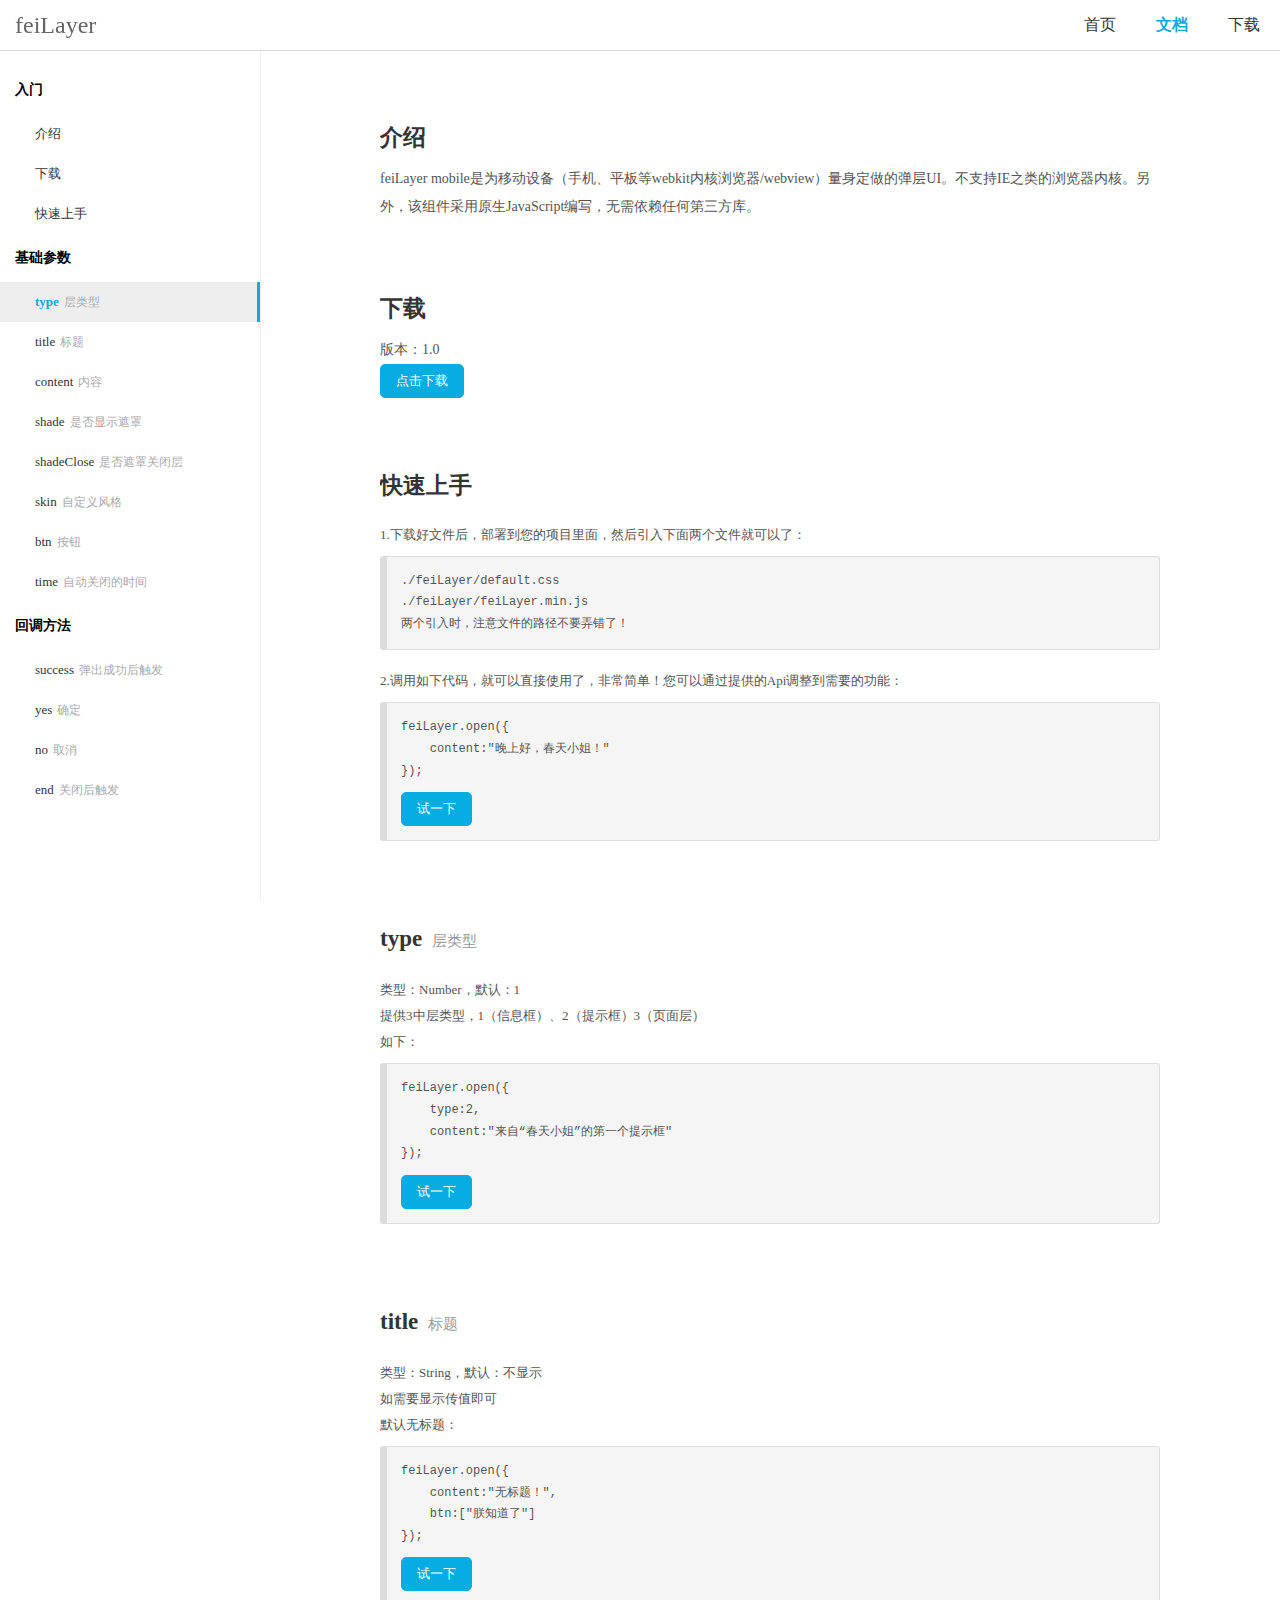
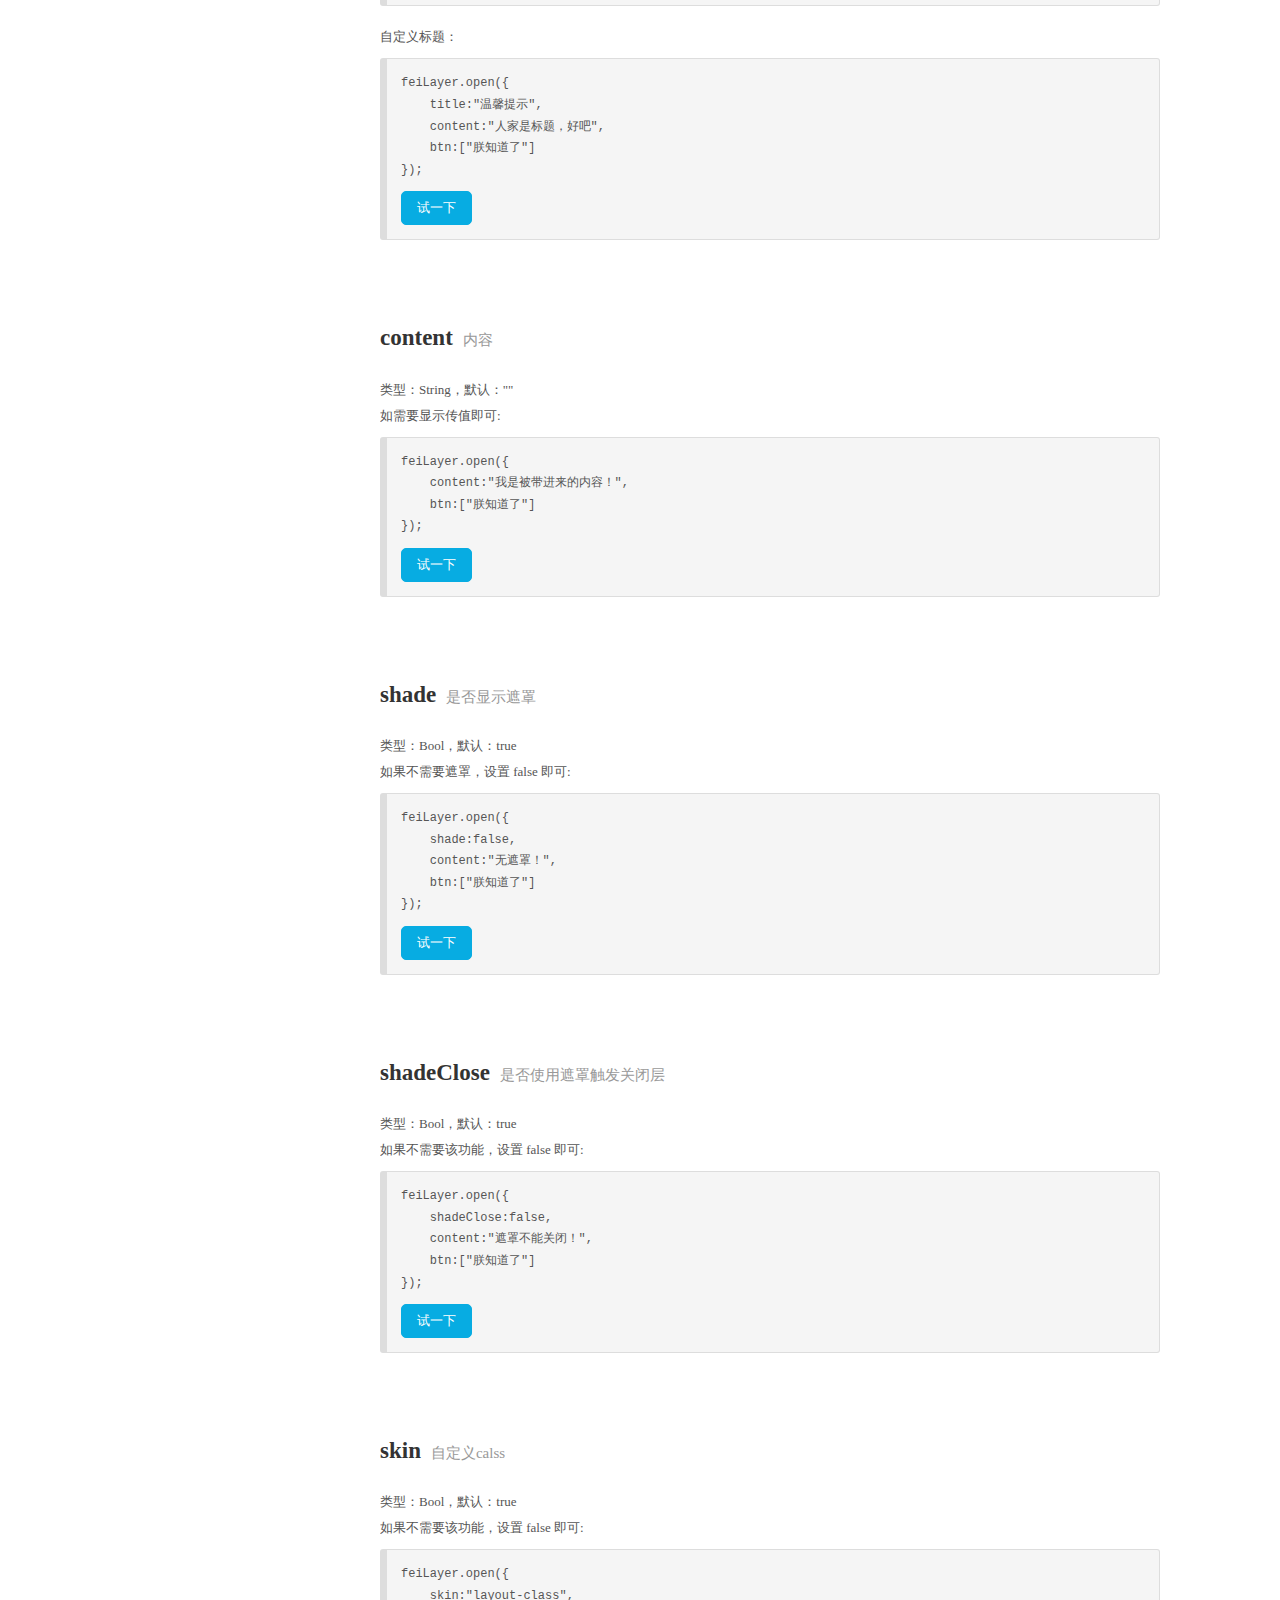
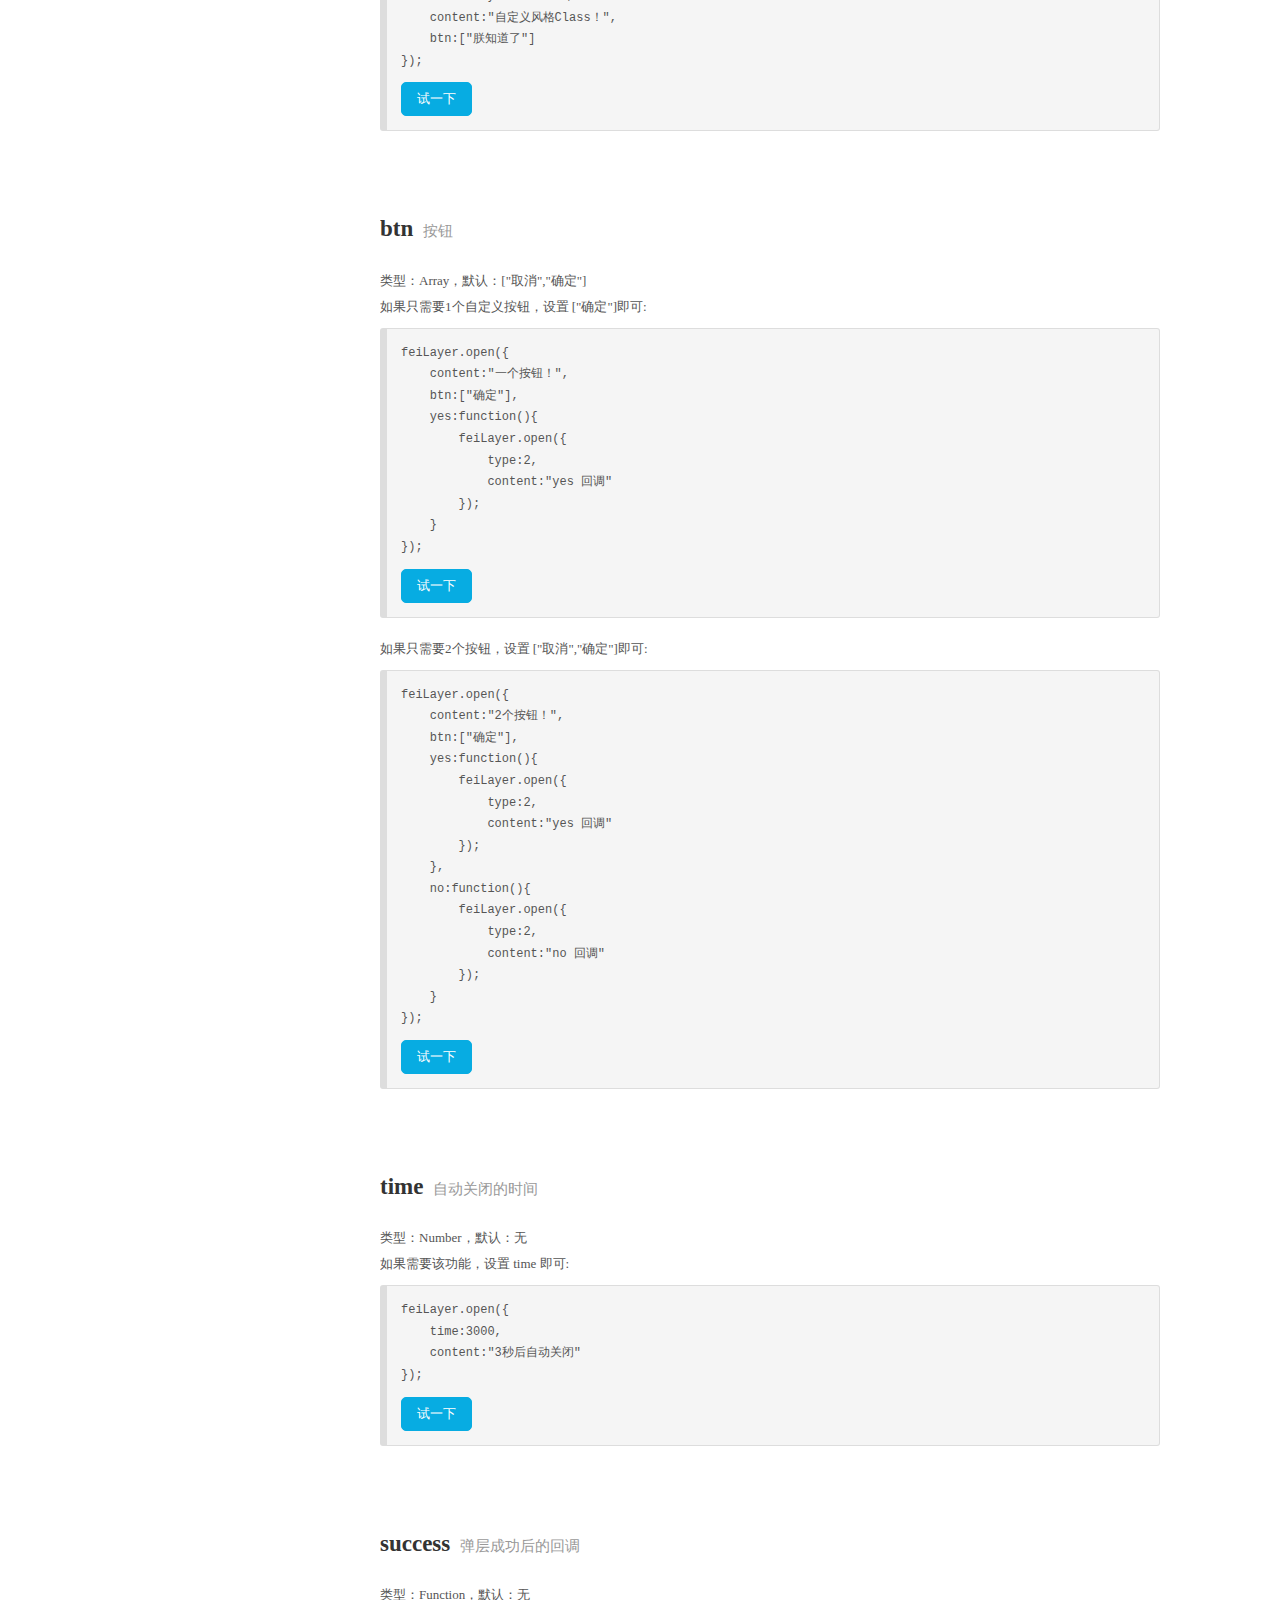
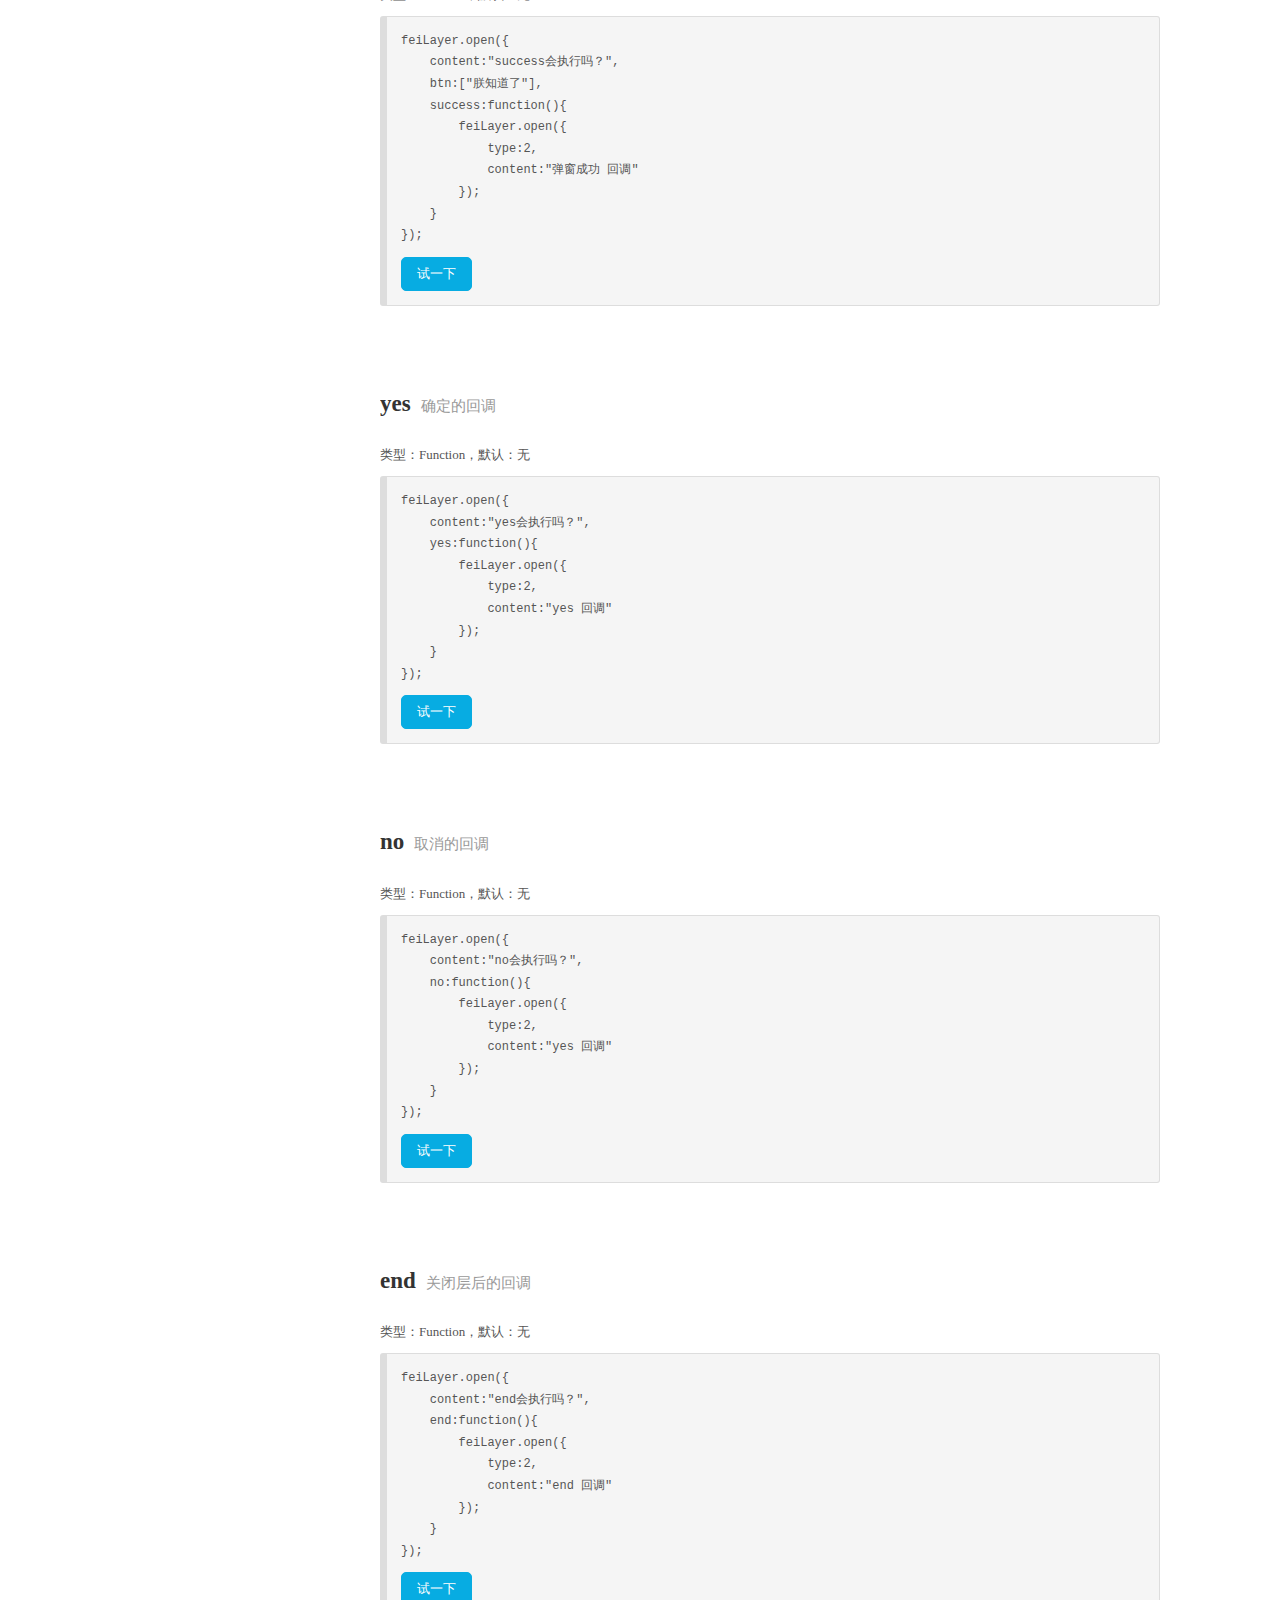
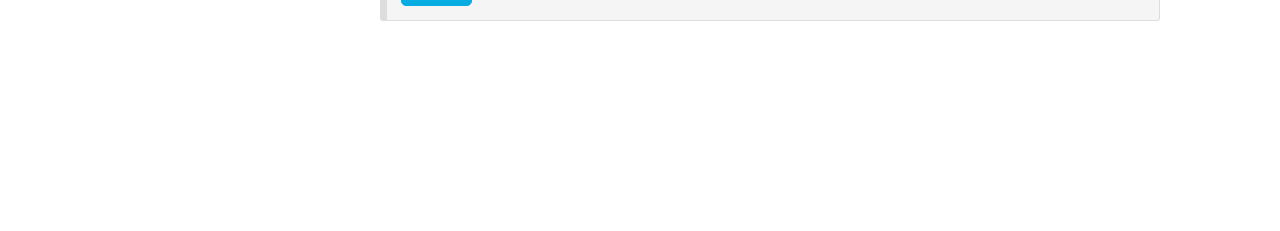
==== api.html @ 57a6c61d "all files commit" ====
<!DOCTYPE HTML>
<html>
    <head>
        <title>feiLayer弹层组件移动版</title>
        <meta charset="utf-8" />
        <meta name="viewport" content="width=device-width, initial-scale=1.0, user-scalable=0, minimum-scale=1.0, maximum-scale=1.0">
        <link rel="stylesheet" type="text/css" href="css/dom.css" />
        <link rel="stylesheet" type="text/css" href="js/feiLayer/default.css" />
        <script src="js/feiLayer/feiLayer.js" type="text/javascript"></script>
        
        <script src="js/jquery.js" type="text/javascript"></script>
        <script src="js/dom.js" type="text/javascript"></script>
    </head>
    <body class="body-api">
        <div class="site-name">feiLayer</div>
        <nav class="nav">
            <a href="https://github.com/haw86/feiLayer" target="_blank">下载</a>
            <a href="api.html" class="current">文档</a>
            <a href="index.html">首页</a>
        </nav>
        <main class="api-area">
            <sidebar>
                <div class="list">
                    <h2 class="p-title">入门</h2>
                    <div class="sub-box">
                        <a href="javascript:void(0);" class="link" to="link_des">
                            <span class="name">介绍</span>
                            <span class="des"></span>
                        </a>
                        <a href="javascript:void(0);" class="link" to="link_down">
                            <span class="name">下载</span>
                            <span class="des"></span>
                        </a>
                        <a href="javascript:void(0);" class="link" to="link_ss">
                            <span class="name">快速上手</span>
                            <span class="des"></span>
                        </a>
                    </div>
                </div>
                <div class="list">
                    <h2 class="p-title">基础参数</h2>
                    <div class="sub-box">
                        <a href="javascript:void(0);" class="link current" to="link_type">
                            <span class="name">type</span>
                            <span class="des">层类型</span>
                        </a>
                        <a href="javascript:void(0);" class="link" to="link_title">
                            <span class="name">title</span>
                            <span class="des">标题</span>
                        </a>
                        <a href="javascript:void(0);" class="link" to="link_content">
                            <span class="name">content</span>
                            <span class="des">内容</span>
                        </a>
                        <a href="javascript:void(0);" class="link" to="link_shade">
                            <span class="name">shade</span>
                            <span class="des">是否显示遮罩</span>
                        </a>
                        <a href="javascript:void(0);" class="link" to="link_shadeClose">
                            <span class="name">shadeClose</span>
                            <span class="des">是否遮罩关闭层</span>
                        </a>
                        <a href="javascript:void(0);" class="link" to="link_skin">
                            <span class="name">skin</span>
                            <span class="des">自定义风格</span>
                        </a>
                        <a href="javascript:void(0);" class="link" to="link_btn">
                            <span class="name">btn</span>
                            <span class="des">按钮</span>
                        </a>
                        <a href="javascript:void(0);" class="link" to="link_time">
                            <span class="name">time</span>
                            <span class="des">自动关闭的时间</span>
                        </a>
                    </div>
                </div>
                <div class="list">
                    <h2 class="p-title">回调方法</h2>
                    <div class="sub-box">
                        <a href="javascript:void(0);" class="link" to="link_success">
                            <span class="name">success</span>
                            <span class="des">弹出成功后触发</span>
                        </a>
                        <a href="javascript:void(0);" class="link" to="link_yes">
                            <span class="name">yes</span>
                            <span class="des">确定</span>
                        </a>
                        <a href="javascript:void(0);" class="link" to="link_no">
                            <span class="name">no</span>
                            <span class="des">取消</span>
                        </a>
                        <a href="javascript:void(0);" class="link" to="link_end">
                            <span class="name">end</span>
                            <span class="des">关闭后触发</span>
                        </a>
                    </div>
                </div>
            </sidebar>
            <section class="content">
                
                <div class="auto-box clearfix">    
                    
                    <div class="list" in="link_des">
                        <h2 class="title">介绍</h2>
                        <div class="api-con clearfix">
                            feiLayer mobile是为移动设备（手机、平板等webkit内核浏览器/webview）量身定做的弹层UI。不支持IE之类的浏览器内核。另外，该组件采用原生JavaScript编写，无需依赖任何第三方库。
                        </div>
                    </div>
                    
                    <div class="list" in="link_down">
                        <h2 class="title">下载</h2>
                        <div class="api-con clearfix">
                            版本：1.0<br>
                            <a href="feiLayer1.0.zip" class="ui-btn">点击下载</a>
                        </div>
                    </div>
                    
                    <div class="list" in="link_ss">
                        <h2 class="title">快速上手</h2>
                        <div class="api-con clearfix">
                            <p>
                                1.下载好文件后，部署到您的项目里面，然后引入下面两个文件就可以了：
                            </p>
                            <pre>
./feiLayer/default.css
./feiLayer/feiLayer.min.js
两个引入时，注意文件的路径不要弄错了！
</pre>
                            
                            
                            <p>
                                2.调用如下代码，就可以直接使用了，非常简单！您可以通过提供的Api调整到需要的功能：
                            </p>
                            <pre>
feiLayer.open({
    content:"晚上好，春天小姐！"
});
<a class="ui-btn" onclick="test1()">试一下</a>
</pre>
                        </div>
                    </div>
                    
                    <div class="list" in="link_type">
                        <h2 class="title">type<span class="des">层类型</span></h2>
                        <div class="api-con clearfix">
                            <p>
                                类型：Number，默认：1 <br />
                                提供3中层类型，1（信息框）、2（提示框）3（页面层）<br />
                                如下：
                            </p>
                            <pre>
feiLayer.open({
    type:2,
    content:"来自“春天小姐”的第一个提示框"
});
<a class="ui-btn" onclick="test3()">试一下</a>
</pre>
                        </div>
                    </div>
                    
                    <div class="list" in="link_title">
                        <h2 class="title">title<span class="des">标题</span></h2>
                        <div class="api-con clearfix">
                            <p>
                                类型：String，默认：不显示 <br />
                                如需要显示传值即可<br />
                                默认无标题：
                            </p>
<pre>
feiLayer.open({
    content:"无标题！",
    btn:["朕知道了"]
});
<a class="ui-btn" onclick="dom_titleFn2()">试一下</a>
</pre>
                            <p>
                                自定义标题：
                            </p>
<pre>
feiLayer.open({
    title:"温馨提示",
    content:"人家是标题，好吧",
    btn:["朕知道了"]
});
<a class="ui-btn" onclick="dom_titleFn()">试一下</a>
</pre>
                        </div>
                    </div>
                    
                    
                    <div class="list" in="link_content">
                        <h2 class="title">content<span class="des">内容</span></h2>
                        <div class="api-con clearfix">
                            <p>
                                类型：String，默认："" <br />
                                如需要显示传值即可:<br />
                            </p>
<pre>
feiLayer.open({
    content:"我是被带进来的内容！",
    btn:["朕知道了"]
});
<a class="ui-btn" onclick="dom_contentFn()">试一下</a>
</pre>
                        </div>
                    </div>
                    
                    <div class="list" in="link_shade">
                        <h2 class="title">shade<span class="des">是否显示遮罩</span></h2>
                        <div class="api-con clearfix">
                            <p>
                                类型：Bool，默认：true <br />
                                如果不需要遮罩，设置 false 即可:<br />
                            </p>
<pre>
feiLayer.open({
    shade:false,
    content:"无遮罩！",
    btn:["朕知道了"]
});
<a class="ui-btn" onclick="dom_shadeFn()">试一下</a>
</pre>
                        </div>
                    </div>
                    
                    <div class="list" in="link_shadeClose">
                        <h2 class="title">shadeClose<span class="des">是否使用遮罩触发关闭层</span></h2>
                        <div class="api-con clearfix">
                            <p>
                                类型：Bool，默认：true <br />
                                如果不需要该功能，设置 false 即可:<br />
                            </p>
<pre>
feiLayer.open({
    shadeClose:false,
    content:"遮罩不能关闭！",
    btn:["朕知道了"]
});
<a class="ui-btn" onclick="dom_shadeCloseFn()">试一下</a>
</pre>
                        </div>
                    </div>
                    
                    <div class="list" in="link_skin">
                        <h2 class="title">skin<span class="des">自定义calss</span></h2>
                        <div class="api-con clearfix">
                            <p>
                                类型：Bool，默认：true <br />
                                如果不需要该功能，设置 false 即可:<br />
                            </p>
<pre>
feiLayer.open({
    skin:"layout-class",
    content:"自定义风格Class！",
    btn:["朕知道了"]
});
<a class="ui-btn" onclick="dom_skinFn()">试一下</a>
</pre>
                        </div>
                    </div>
                    
                    <div class="list" in="link_btn">
                        <h2 class="title">btn<span class="des">按钮</span></h2>
                        <div class="api-con clearfix">
                            <p>
                                类型：Array，默认：["取消","确定"] <br />
                                如果只需要1个自定义按钮，设置 ["确定"]即可:<br />
                            </p>
<pre>
feiLayer.open({
    content:"一个按钮！",
    btn:["确定"],
    yes:function(){
        feiLayer.open({
            type:2,
            content:"yes 回调"
        });
    }
});
<a class="ui-btn" onclick="dom_btnFn()">试一下</a>
</pre>
                            <p>
                                如果只需要2个按钮，设置 ["取消","确定"]即可:<br />
                            </p>
<pre>
feiLayer.open({
    content:"2个按钮！",
    btn:["确定"],
    yes:function(){
        feiLayer.open({
            type:2,
            content:"yes 回调"
        });
    },
    no:function(){
        feiLayer.open({
            type:2,
            content:"no 回调"
        });
    }
});
<a class="ui-btn" onclick="dom_btnFn2()">试一下</a>
</pre>
                        </div>
                    </div>
                    
                    <div class="list" in="link_time">
                        <h2 class="title">time<span class="des">自动关闭的时间</span></h2>
                        <div class="api-con clearfix">
                            <p>
                                类型：Number，默认：无 <br />
                                如果需要该功能，设置 time 即可:<br />
                            </p>
<pre>
feiLayer.open({
    time:3000,
    content:"3秒后自动关闭"
});
<a class="ui-btn" onclick="dom_timeFn()">试一下</a>
</pre>
                        </div>
                    </div>
                    
                    <div class="list" in="link_success">
                        <h2 class="title">success<span class="des">弹层成功后的回调</span></h2>
                        <div class="api-con clearfix">
                            <p>
                                类型：Function，默认：无
                            </p>
<pre>
feiLayer.open({
    content:"success会执行吗？",
    btn:["朕知道了"],
    success:function(){
        feiLayer.open({
            type:2,
            content:"弹窗成功 回调"
        });
    }
});
<a class="ui-btn" onclick="dom_successFn()">试一下</a>
</pre>
                        </div>
                    </div>
                    
                    
                    <div class="list" in="link_yes">
                        <h2 class="title">yes<span class="des">确定的回调</span></h2>
                        <div class="api-con clearfix">
                            <p>
                                类型：Function，默认：无
                            </p>
<pre>
feiLayer.open({
    content:"yes会执行吗？",
    yes:function(){
        feiLayer.open({
            type:2,
            content:"yes 回调"
        });
    }
});
<a class="ui-btn" onclick="dom_successFn()">试一下</a>
</pre>
                        </div>
                    </div>
                    
                    
                    <div class="list" in="link_no">
                        <h2 class="title">no<span class="des">取消的回调</span></h2>
                        <div class="api-con clearfix">
                            <p>
                                类型：Function，默认：无
                            </p>
<pre>
feiLayer.open({
    content:"no会执行吗？",
    no:function(){
        feiLayer.open({
            type:2,
            content:"yes 回调"
        });
    }
});
<a class="ui-btn" onclick="dom_noFn()">试一下</a>
</pre>
                        </div>
                    </div>
                    
                    <div class="list" in="link_end">
                        <h2 class="title">end<span class="des">关闭层后的回调</span></h2>
                        <div class="api-con clearfix">
                            <p>
                                类型：Function，默认：无
                            </p>
<pre>
feiLayer.open({
    content:"end会执行吗？",
    end:function(){
        feiLayer.open({
            type:2,
            content:"end 回调"
        });
    }
});
<a class="ui-btn" onclick="dom_endFn()">试一下</a>
</pre>
                        </div>
                    </div>
                    
                    
                    
                    
                </div>
            </section>
        </main>
        <script>
            
        </script>
    </body>
</html>
---- css/dom.css ----
* {
  font-family: "microsoft yahei";
  font-size: 13px;
}
body {
  background: #f5f5f5;
}
.ui-btn {
  display: inline-block;
  height: 32px;
  line-height: 32px;
  border: 1px solid #07ace2;
  background: #07ace2;
  color: #ffffff;
  border-radius: 5px;
  padding: 0 15px;
  font-size: 13px;
  text-decoration: none;
}
.ui-btn:active {
  background: #ec6862;
  border-color: #ec6862;
}
.ui-btn.white {
  border: 1px solid #dddddd;
  background: #ffffff;
  color: #666666;
}
.clearfix:after {
  content: " ";
  display: block;
  clear: both;
}
.all-area {
  max-width: 640px;
  margin: 0px auto;
}
.site-name {
  height: 50px;
  position: fixed;
  z-index: 3;
  line-height: 50px;
  padding: 0 15px;
  font-size: 24px;
  top: 0px;
  left: 0px;
  color: #666666;
  font-weight: 300;
}
.nav {
  height: 50px;
  left: 0px;
  right: 0px;
  top: 0px;
  position: fixed;
  z-index: 2;
  background: #ffffff;
  border-bottom: 1px solid #dddddd;
}
.nav a {
  text-decoration: none;
  color: #333333;
  font-size: 16px;
  display: inline-block;
  padding: 0 20px;
  float: right;
  line-height: 50px;
}
.nav a.current {
  background: #ffffff;
  color: #07ace2;
  font-weight: bold;
}
.header {
  height: 60px;
  line-height: 60px;
  background: #24292c;
  color: #ffffff;
  font-size: 18px;
  text-align: center;
}
p {
  line-height: 200%;
  padding: 15px 0;
  font-size: 13px;
}
.all-content {
  padding: 15px;
  padding-top: 60px;
}
.all-content h2 {
  font-size: 18px;
  font-weight: 400;
}
.shine {
  color: #07ace2;
}
pre {
  font-size: 12px;
  border: 1px solid #dddddd;
  border-left-width: 7px;
  border-radius: 3px;
  margin-bottom: 10px;
  background-color: #f5f5f5;
  font-family: Courier New;
  overflow: auto;
  line-height: 180%;
  padding: 14px 14px;
}
pre .ui-btn {
  margin-top: 10px;
}
.op-box {
  padding: 15px 0;
}
.op-box .ui-btn {
  margin-right: 15px;
  margin-bottom: 10px;
  float: left;
}
/*
    body-api
*/
.body-api {
  background: #ffffff;
}
.body-api .api-area sidebar {
  position: fixed;
  left: 0px;
  top: 51px;
  bottom: 0px;
  width: 260px;
  background: #ffffff;
  overflow-y: auto;
  padding-top: 15px;
  border-right: 1px solid #eeeeee;
}
.body-api .api-area sidebar .list {
  padding-top: 15px;
}
.body-api .api-area sidebar .list .p-title {
  font-size: 14px;
  font-weight: bold;
  padding-left: 15px;
  padding-bottom: 15px;
}
.body-api .api-area sidebar .list .sub-box .link {
  text-decoration: none;
  display: block;
  line-height: 40px;
  position: relative;
  padding-left: 15px;
  -webkit-transition: all 0.2s ease-in-out;
  -moz-transition: all 0.2s ease-in-out;
  -o-transition: all 0.2s ease-in-out;
  transition: all 0.2s ease-in-out;
}
.body-api .api-area sidebar .list .sub-box .link .name {
  padding-left: 20px;
  color: #333333;
  float: left;
  font-size: 13px;
}
.body-api .api-area sidebar .list .sub-box .link .des {
  padding-left: 5px;
  color: #aaaaaa;
  font-size: 12px;
}
.body-api .api-area sidebar .list .sub-box .link:hover {
  background: #f5f5f5;
}
.body-api .api-area sidebar .list .sub-box .link.current {
  background: #eeeeee;
}
.body-api .api-area sidebar .list .sub-box .link.current .name {
  color: #07ace2;
  font-weight: bold;
}
.body-api .api-area sidebar .list .sub-box .link.current:after {
  position: absolute;
  right: 0px;
  top: 0px;
  content: " ";
  display: block;
  width: 3px;
  height: 40px;
  background: #07ace2;
}
.body-api .api-area .content {
  margin-left: 260px;
  padding-top: 50px;
  padding-bottom: 200px;
}
.body-api .api-area .content .auto-box {
  width: 780px;
  margin: 0px auto;
}
.body-api .api-area .content p {
  padding: 8px 0;
}
.body-api .api-area .content .list {
  margin-top: 20px;
  overflow: hidden;
}
.body-api .api-area .content .list .title {
  font-size: 23px;
  line-height: 240%;
  color: #333333;
  margin-top: 40px;
}
.body-api .api-area .content .list .title .des {
  padding-left: 10px;
  font-size: 15px;
  color: #999999;
  font-weight: normal;
}
.body-api .api-area .content .list .api-con {
  line-height: 200%;
  color: #555555;
  font-size: 14px;
}
.feiui-Layer.layout-class .layer-title {
  margin: 0px;
  height: 50px;
  line-height: 50px;
  color: #ffffff;
  background: #07ace2;
  border-top-left-radius: 4px;
  border-top-right-radius: 4px;
  border: 0px;
  font-size: 20px;
}
---- js/feiLayer/default.css ----
* {
  margin: 0px;
  padding: 0px;
}
.feiui-Layer {
  background: #ffffff;
  position: relative;
  width: 100%;
  z-index: 9999999;
}
.feiui-Layer * {
  -webkit-box-sizing: border-box;
  -moz-box-sizing: border-box;
  box-sizing: border-box;
  font-size: 13px;
}
.feiui-Layer *:active,
.feiui-Layer *:focus {
  outline: none;
}
.feiui-Layer .layer-mask {
  position: fixed;
  left: 0px;
  top: 0px;
  bottom: 0px;
  right: 0px;
  width: 100%;
  z-index: 1;
  background: rgba(0, 0, 0, 0.5);
  -webkit-overflow-scrolling: touch;
  -webkit-animation-fill-mode: both;
  animation-fill-mode: both;
  -webkit-animation-duration: .6s;
  animation-duration: .6s;
}
.feiui-Layer .layer-main {
  position: fixed;
  left: 0px;
  top: 0px;
  right: 0px;
  width: 100%;
  display: table;
  z-index: 2;
  height: 100%;
}
.feiui-Layer .layer-center {
  display: table-cell;
  vertical-align: middle;
  text-align: center;
}
.feiui-Layer .layer-center2 {
  width: 90%;
  max-width: 640px;
  background: #ffffff;
  margin: 0px auto;
  border-radius: 5px;
  -moz-box-shadow: 1px 1px 10px rgba(0, 0, 0, 0.2);
  box-shadow: 1px 1px 10px rgba(0, 0, 0, 0.2);
  -webkit-overflow-scrolling: touch;
  -webkit-animation-fill-mode: both;
  animation-fill-mode: both;
  -webkit-animation-duration: .3s;
  animation-duration: .3s;
}
.feiui-Layer .layer-content {
  text-align: left;
  padding: 20px;
  text-align: center;
}
.feiui-Layer .layer-title {
  height: 36px;
  line-height: 36px;
  border-bottom: 1px solid #dddddd;
  margin: 0px 20px;
  font-weight: bold;
  font-size: 14px;
}
.feiui-Layer .layer-btn {
  overflow: hidden;
  height: 40px;
  border-top: 1px solid #dddddd;
  border-bottom-left-radius: 5px;
  border-bottom-right-radius: 5px;
}
.feiui-Layer .layer-btn .btn {
  width: 50%;
  display: inline-block;
  background: #f5f5f5;
  line-height: 40px;
  color: #666666;
  font-size: 14px;
  float: left;
}
.feiui-Layer .layer-btn .btn:active {
  background: #eeeeee;
}
.feiui-Layer .layer-btn .btn:nth-child(2) {
  border-left: 1px solid #dddddd;
}
.feiui-Layer .layer-btn.layer-btn-full .btn {
  width: 100%;
}
.feiui-Layer.feiui-msg .layer-center2 {
  color: #ffffff;
  background: rgba(0, 0, 0, 0.7);
  display: inline-block;
  width: auto;
  padding: 0 0px;
}
.feiui-Layer.feiui-msg .layer-content {
  padding: 10px 20px;
}
.feiui-Layer.feiui-page .layer-center {
  bottom: 0px;
  position: fixed;
  width: 100%;
  height: 100%;
}
.feiui-Layer.feiui-page .layer-center2 {
  background: #ffffff;
  display: block;
  padding: 0px;
  border-radius: 0px;
  -webkit-animation-duration: .5s;
  animation-duration: .5s;
  position: fixed;
  width: 100%;
  left: 0px;
  right: 0px;
  bottom: 0px;
}
.feiui-Layer.feiui-page .layer-content {
  padding: 0px;
  color: #666666;
  text-align: left;
}
@keyframes anim-fadeOut {
  0% {
    opacity: 1;
  }
  100% {
    opacity: 0;
  }
}
@-webkit-keyframes anim-fadeOut {
  0% {
    opacity: 1;
  }
  100% {
    opacity: 0;
  }
}
.anim-fadeOut {
  animation-name: anim-fadeOut;
  -webkit-animation-name: anim-fadeOut;
}
@keyframes anim-fadeIn {
  0% {
    opacity: 0;
  }
  100% {
    opacity: 1;
  }
}
@-webkit-keyframes anim-fadeIn {
  0% {
    opacity: 0;
  }
  100% {
    opacity: 1;
  }
}
.anim-fadeIn {
  animation-name: anim-fadeIn;
  -webkit-animation-name: anim-fadeIn;
}
@keyframes anim-fadeUpIn {
  0% {
    opacity: 0;
    transform-origin: 50% 50%;
    -webkit-transform: translateY(100%);
    -ms-transform: translateY(100%);
    transform: translateY(100%);
  }
  100% {
    opacity: 1;
    transform-origin: 50% 50%;
    -webkit-transform: translateY(0px);
    -ms-transform: translateY(0px);
    transform: translateY(0px);
  }
}
@-webkit-keyframes anim-fadeUpIn {
  0% {
    opacity: 0;
    transform-origin: 50% 50%;
    -webkit-transform: translateY(100%);
    -ms-transform: translateY(100%);
    transform: translateY(100%);
  }
  100% {
    opacity: 1;
    transform-origin: 50% 50%;
    -webkit-transform: translateY(0px);
    -ms-transform: translateY(0px);
    transform: translateY(0px);
  }
}
.anim-fadeUpIn {
  animation-name: anim-fadeUpIn;
  -webkit-animation-name: anim-fadeUpIn;
}
@keyframes anim-fadeDownIn {
  0% {
    opacity: 0;
    transform-origin: 50% 50%;
    -webkit-transform: translateY(-10px);
    -ms-transform: translateY(-10px);
    transform: translateY(-10px);
  }
  100% {
    opacity: 1;
    transform-origin: 50% 50%;
    -webkit-transform: translateY(0px);
    -ms-transform: translateY(0px);
    transform: translateY(0px);
  }
}
@-webkit-keyframes anim-fadeDownIn {
  0% {
    opacity: 0;
    transform-origin: 50% 50%;
    -webkit-transform: translateY(-10px);
    -ms-transform: translateY(-10px);
    transform: translateY(-10px);
  }
  100% {
    opacity: 1;
    transform-origin: 50% 50%;
    -webkit-transform: translateY(0px);
    -ms-transform: translateY(0px);
    transform: translateY(0px);
  }
}
.anim-fadeDownIn {
  animation-name: anim-fadeDownIn;
  -webkit-animation-name: anim-fadeDownIn;
}
@keyframes anim-fadeUpOut {
  0% {
    opacity: 1;
    transform-origin: 50% 50%;
    -webkit-transform: translateY(0px);
    -ms-transform: translateY(0px);
    transform: translateY(0px);
  }
  100% {
    opacity: 0;
    transform-origin: 50% 50%;
    -webkit-transform: translateY(-10px);
    -ms-transform: translateY(-10px);
    transform: translateY(-10px);
  }
}
@-webkit-keyframes anim-fadeUpOut {
  0% {
    opacity: 1;
    transform-origin: 50% 50%;
    -webkit-transform: translateY(0px);
    -ms-transform: translateY(0px);
    transform: translateY(0px);
  }
  100% {
    opacity: 0;
    transform-origin: 50% 50%;
    -webkit-transform: translateY(-10px);
    -ms-transform: translateY(-10px);
    transform: translateY(-10px);
  }
}
.anim-fadeUpOut {
  animation-name: anim-fadeUpOut;
  -webkit-animation-name: anim-fadeUpOut;
}
@keyframes anim-fadeDownOut {
  0% {
    opacity: 1;
    transform-origin: 50% 50%;
    -webkit-transform: translateY(0px);
    -ms-transform: translateY(0px);
    transform: translateY(0px);
  }
  100% {
    opacity: 0;
    transform-origin: 50% 50%;
    -webkit-transform: translateY(100%);
    -ms-transform: translateY(100%);
    transform: translateY(100%);
  }
}
@-webkit-keyframes anim-fadeDownOut {
  0% {
    opacity: 1;
    transform-origin: 50% 50%;
    -webkit-transform: translateY(0px);
    -ms-transform: translateY(0px);
    transform: translateY(0px);
  }
  100% {
    opacity: 0;
    transform-origin: 50% 50%;
    -webkit-transform: translateY(100%);
    -ms-transform: translateY(100%);
    transform: translateY(100%);
  }
}
.anim-fadeDownOut {
  animation-name: anim-fadeDownOut;
  -webkit-animation-name: anim-fadeDownOut;
}
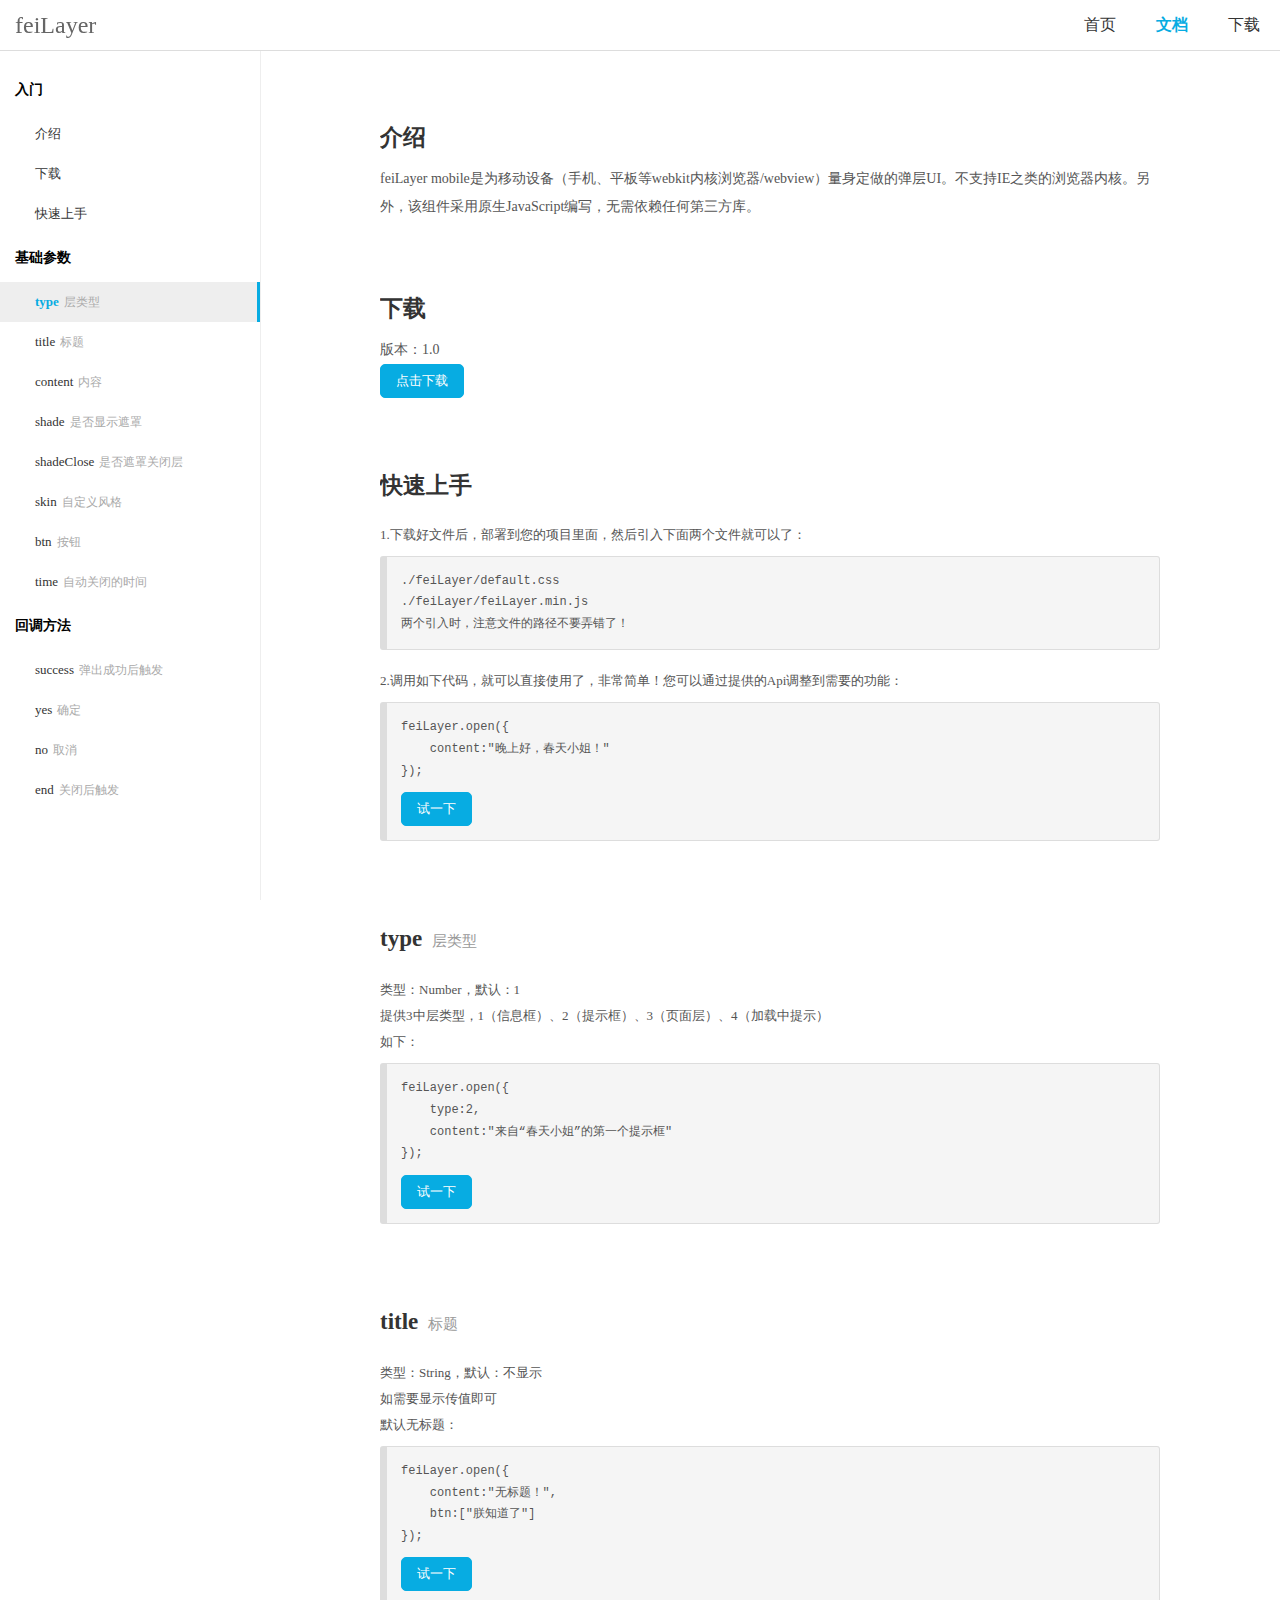
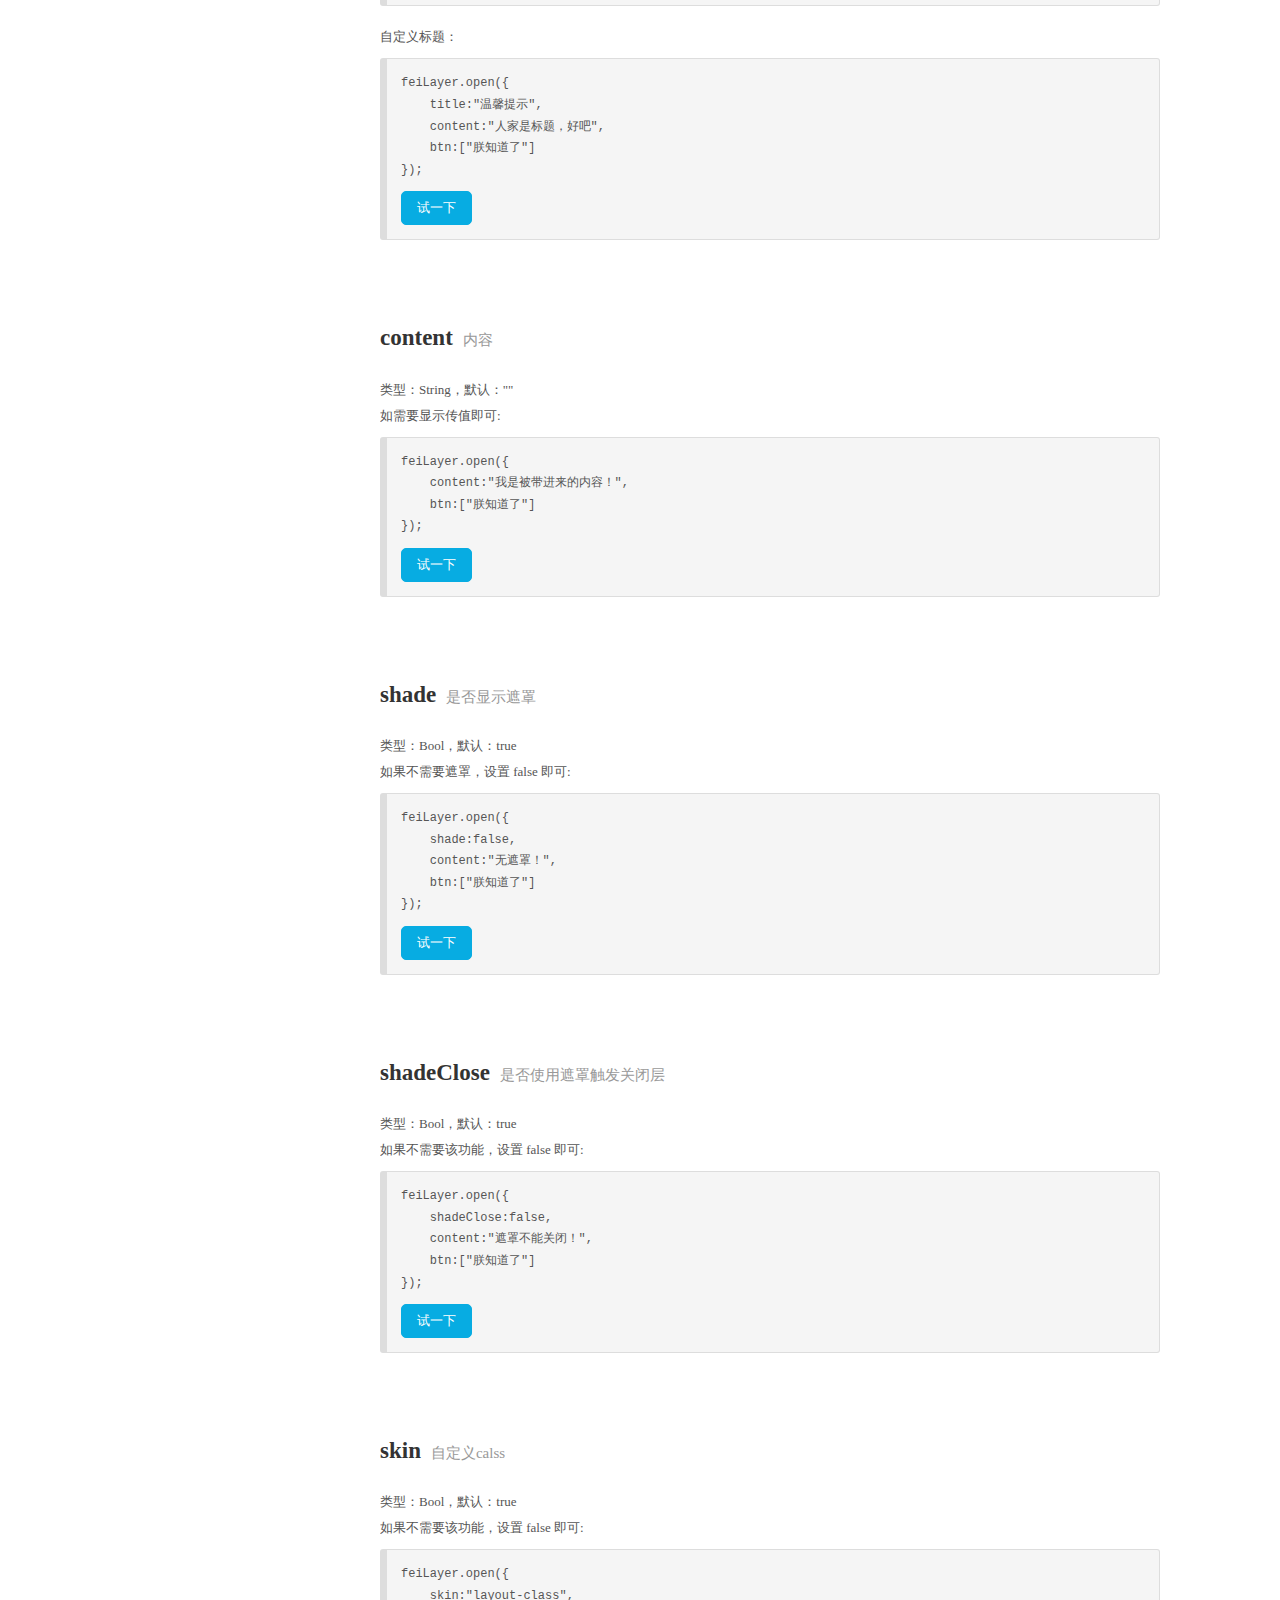
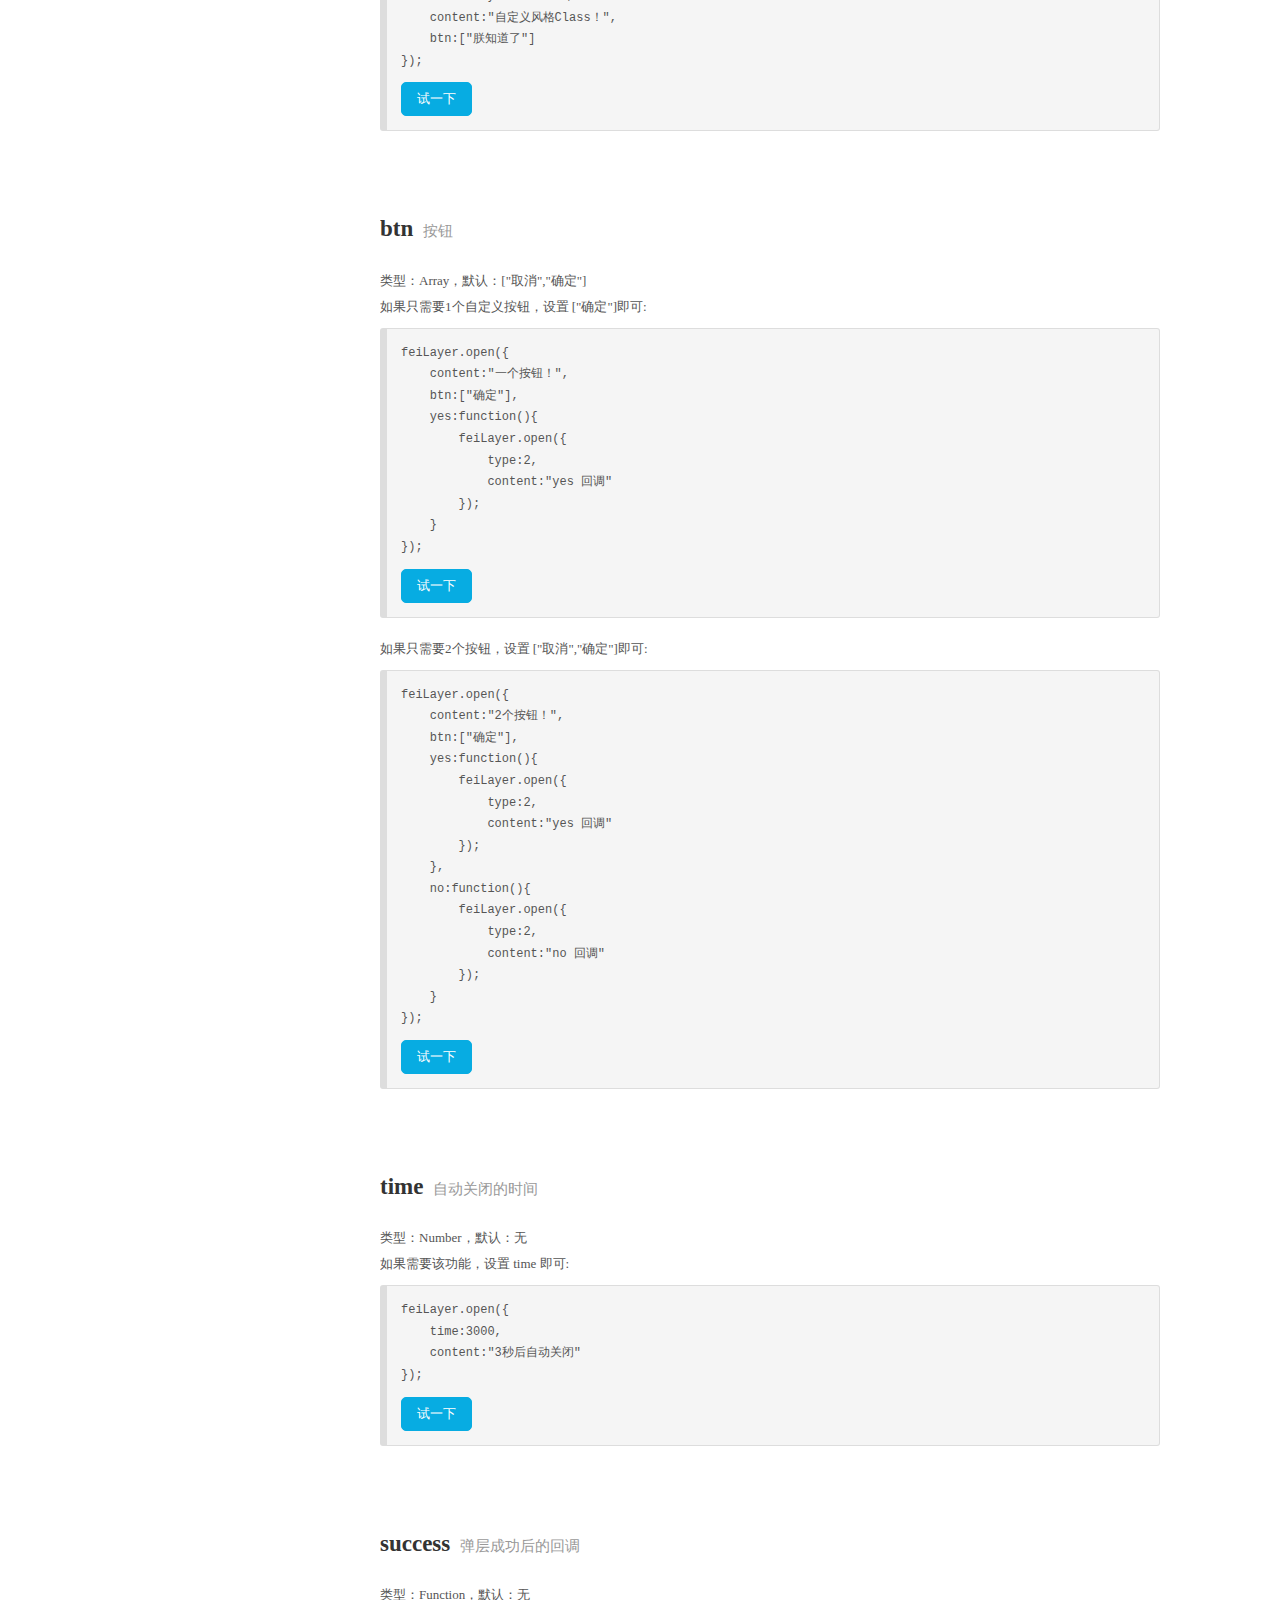
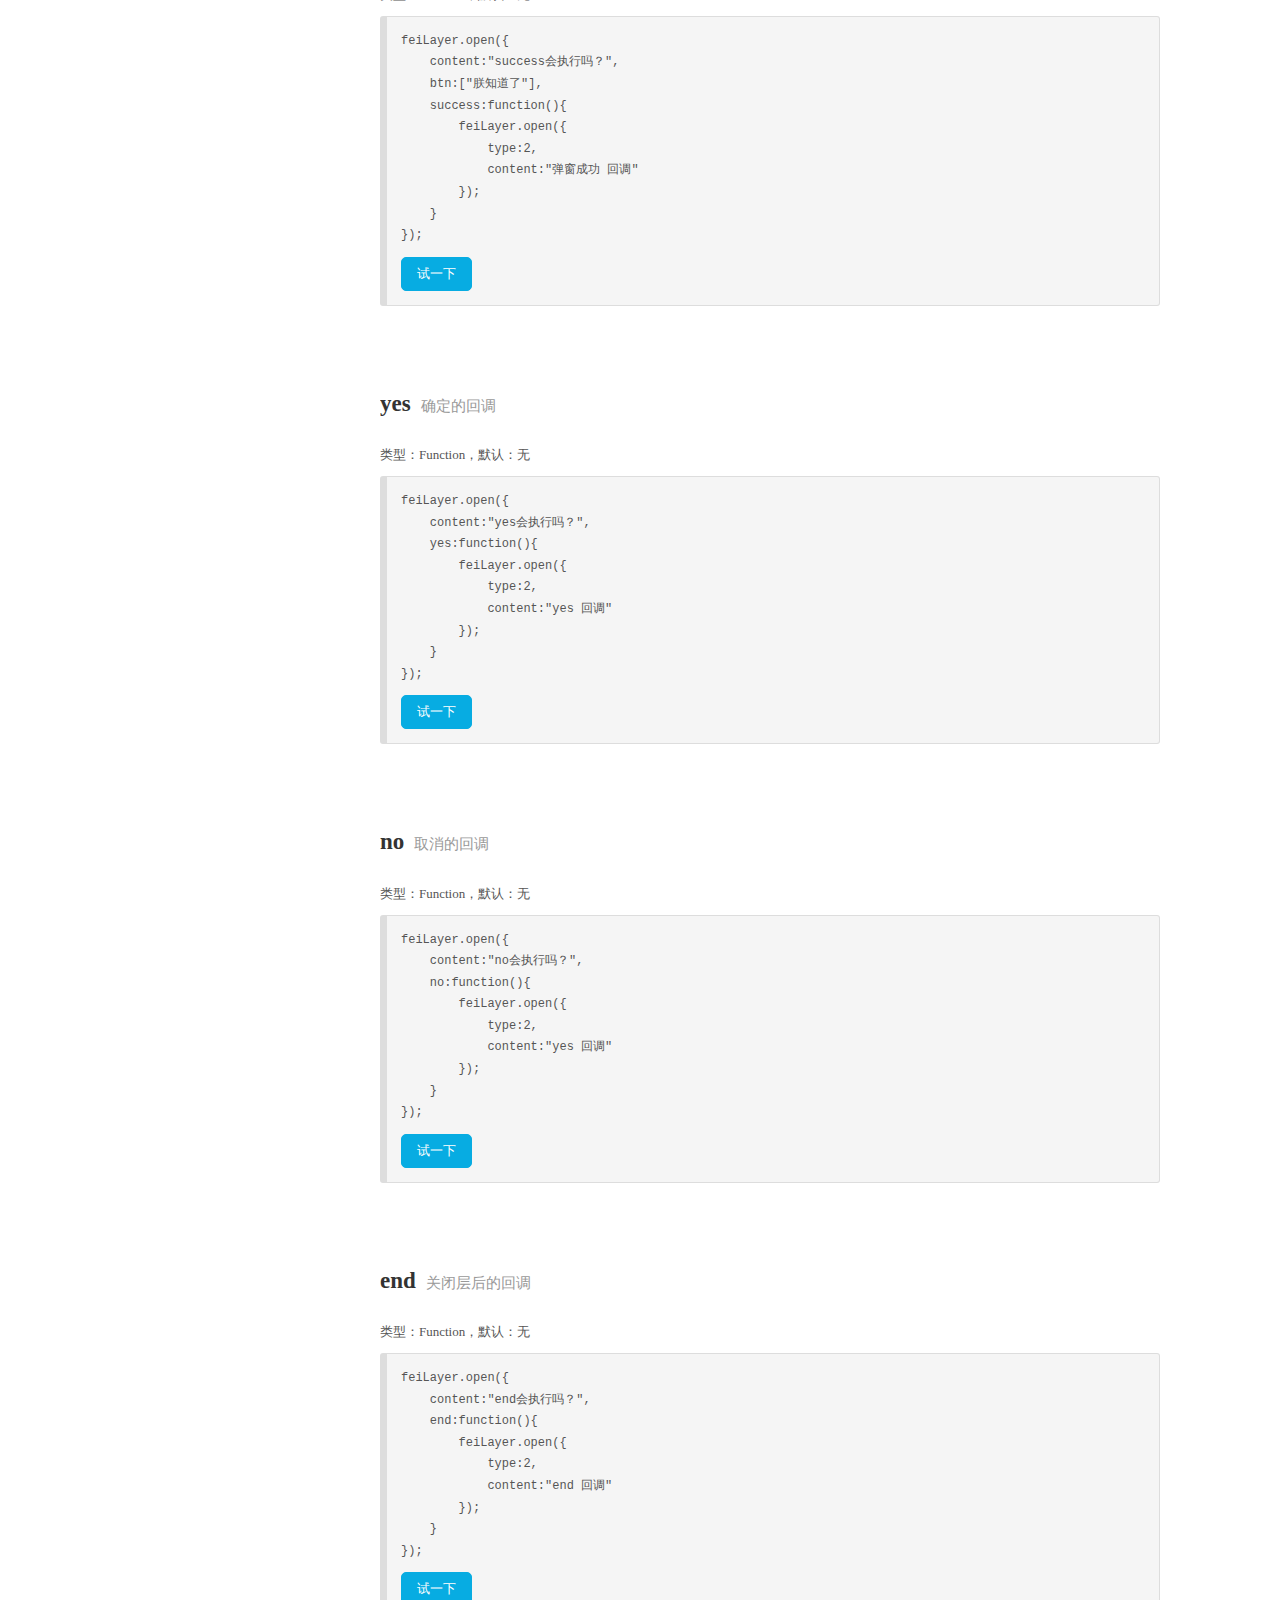
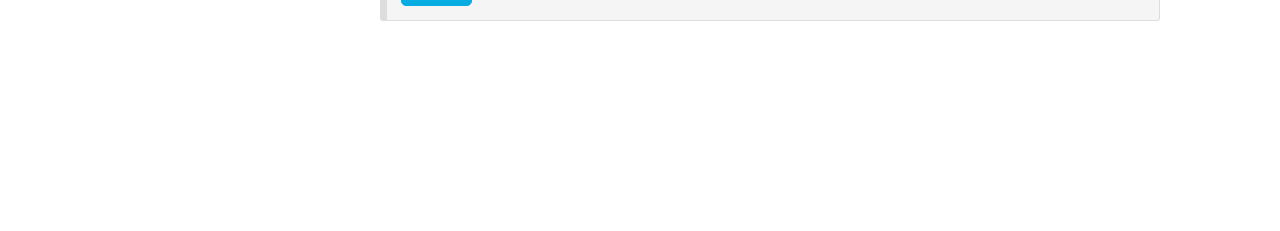
==== commit 16ad83e6: "新增了加载中的类型以及样式" ====
--- a/api.html
+++ b/api.html
@@ -111,7 +111,7 @@
                         <h2 class="title">下载</h2>
                         <div class="api-con clearfix">
                             版本：1.0<br>
-                            <a href="feiLayer1.0.zip" class="ui-btn">点击下载</a>
+                            <a href="https://github.com/haw86/feiLayer" class="ui-btn" target="_blank">点击下载</a>
                         </div>
                     </div>
                     
@@ -145,7 +145,7 @@
                         <div class="api-con clearfix">
                             <p>
                                 类型：Number，默认：1 <br />
-                                提供3中层类型，1（信息框）、2（提示框）3（页面层）<br />
+                                提供3中层类型，1（信息框）、2（提示框）、3（页面层）、4（加载中提示）<br />
                                 如下：
                             </p>
                             <pre>
--- a/js/feiLayer/default.css
+++ b/js/feiLayer/default.css
@@ -7,6 +7,63 @@
   position: relative;
   width: 100%;
   z-index: 9999999;
+}
+@-webkit-keyframes ball-pulse-sync {
+  33% {
+    -webkit-transform: translateY(10px);
+    transform: translateY(10px);
+  }
+  66% {
+    -webkit-transform: translateY(-10px);
+    transform: translateY(-10px);
+  }
+  100% {
+    -webkit-transform: translateY(0);
+    transform: translateY(0);
+  }
+}
+@keyframes ball-pulse-sync {
+  33% {
+    -webkit-transform: translateY(10px);
+    transform: translateY(10px);
+  }
+  66% {
+    -webkit-transform: translateY(-10px);
+    transform: translateY(-10px);
+  }
+  100% {
+    -webkit-transform: translateY(0);
+    transform: translateY(0);
+  }
+}
+.feiui-Layer .layer-loading {
+  text-align: center;
+}
+.feiui-Layer .layer-loading div {
+  background-color: #ffffff;
+  width: 10px;
+  height: 10px;
+  border-radius: 50%;
+  margin: 3px;
+  -webkit-animation-fill-mode: both;
+  animation-fill-mode: both;
+  display: inline-block;
+}
+.feiui-Layer .layer-loading div:nth-child(0) {
+  -webkit-animation: ball-pulse-sync 0.6s 0s infinite ease-in-out;
+  animation: ball-pulse-sync 0.6s 0s infinite ease-in-out;
+}
+.feiui-Layer .layer-loading div:nth-child(1) {
+  -webkit-animation: ball-pulse-sync 0.6s 0.07s infinite ease-in-out;
+  animation: ball-pulse-sync 0.6s 0.07s infinite ease-in-out;
+}
+.feiui-Layer .layer-loading div:nth-child(2) {
+  -webkit-animation: ball-pulse-sync 0.6s 0.14s infinite ease-in-out;
+  animation: ball-pulse-sync 0.6s 0.14s infinite ease-in-out;
+}
+.feiui-Layer .layer-loading div:nth-child(3) {
+  -webkit-animation: ball-pulse-sync 0.6s 0.21s infinite ease-in-out;
+  animation: ball-pulse-sync 0.6s 0.21s infinite ease-in-out;
 }
 .feiui-Layer * {
   -webkit-box-sizing: border-box;
@@ -62,6 +119,17 @@
   -webkit-animation-duration: .3s;
   animation-duration: .3s;
 }
+.feiui-Layer .layer-loading-box {
+  border: 0px;
+  background: none!important;
+  -moz-box-shadow: 0px 0px 0px rgba(0, 0, 0, 0) !important;
+  box-shadow: 0px 0px 0px rgba(0, 0, 0, 0) !important;
+}
+.feiui-Layer .layer-loading-box .loading-tips {
+  line-height: 400%;
+  color: #ffffff;
+  font-size: 16px;
+}
 .feiui-Layer .layer-content {
   text-align: left;
   padding: 20px;
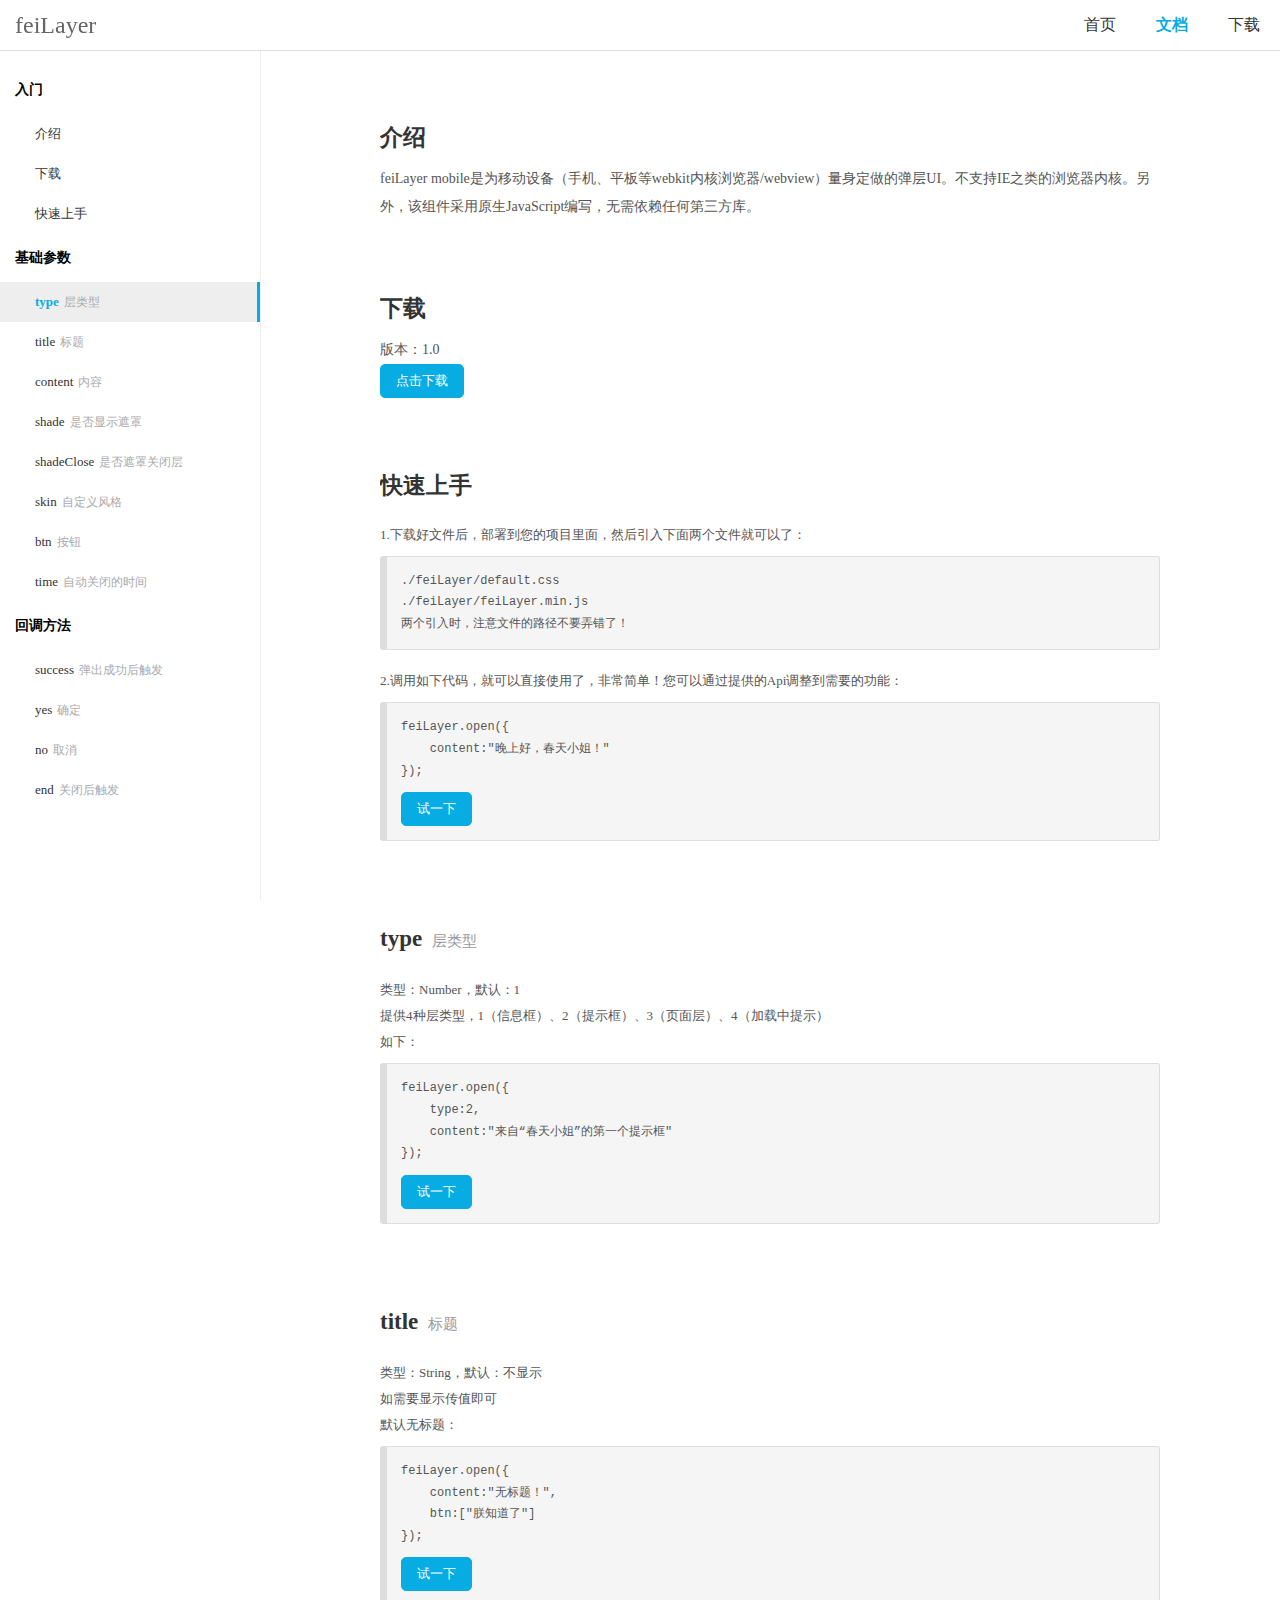
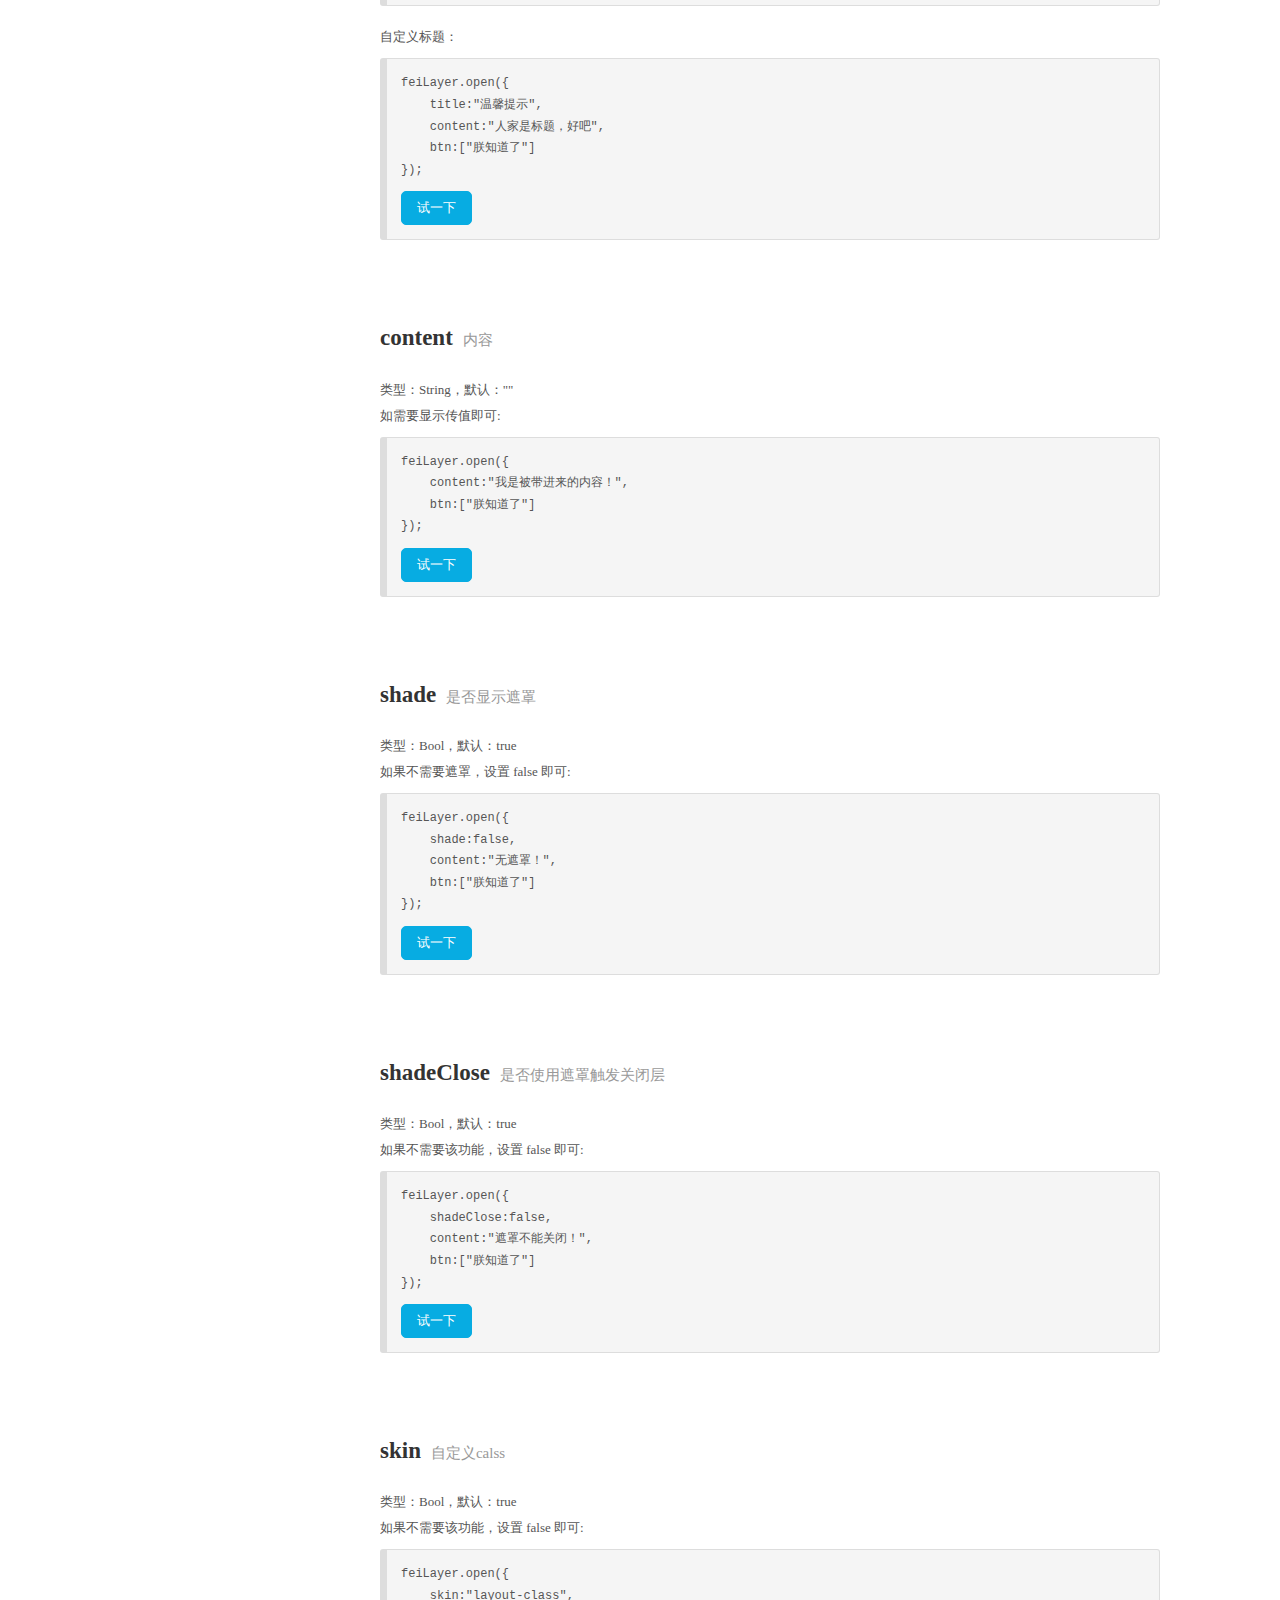
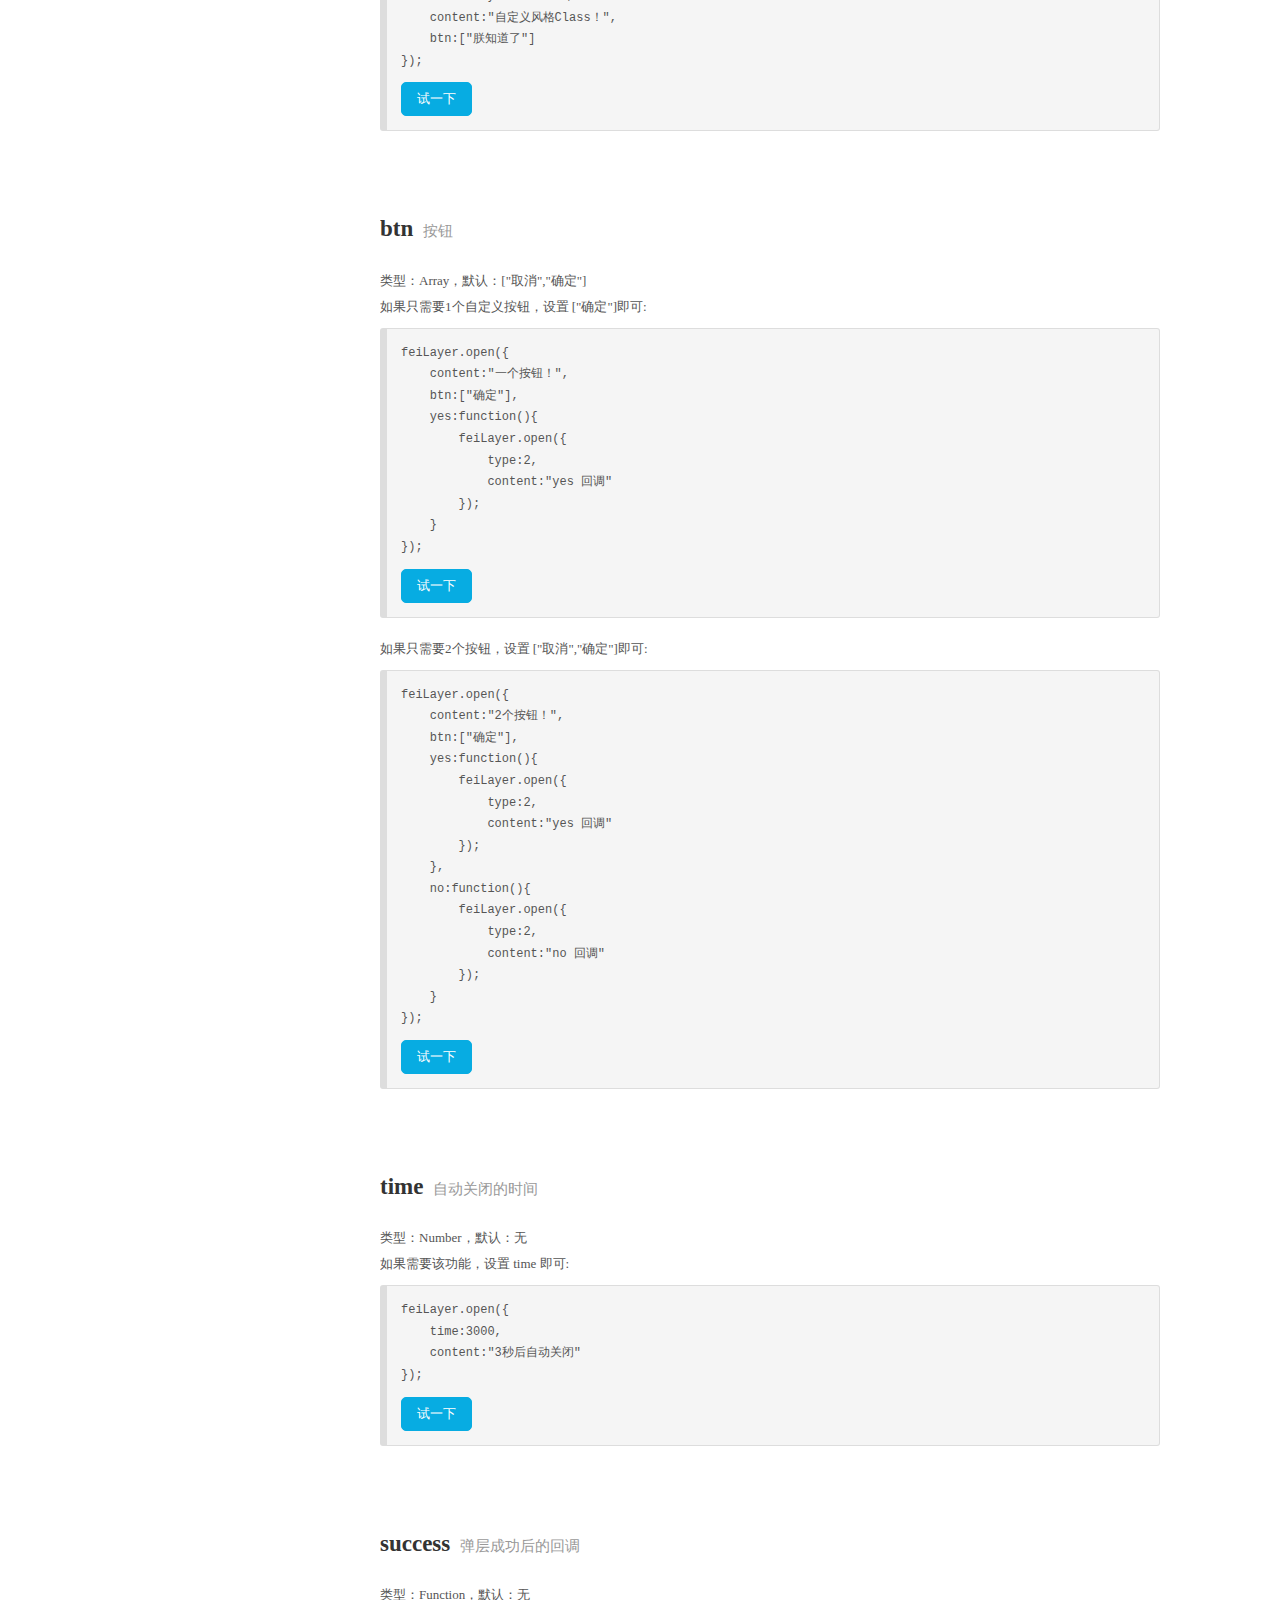
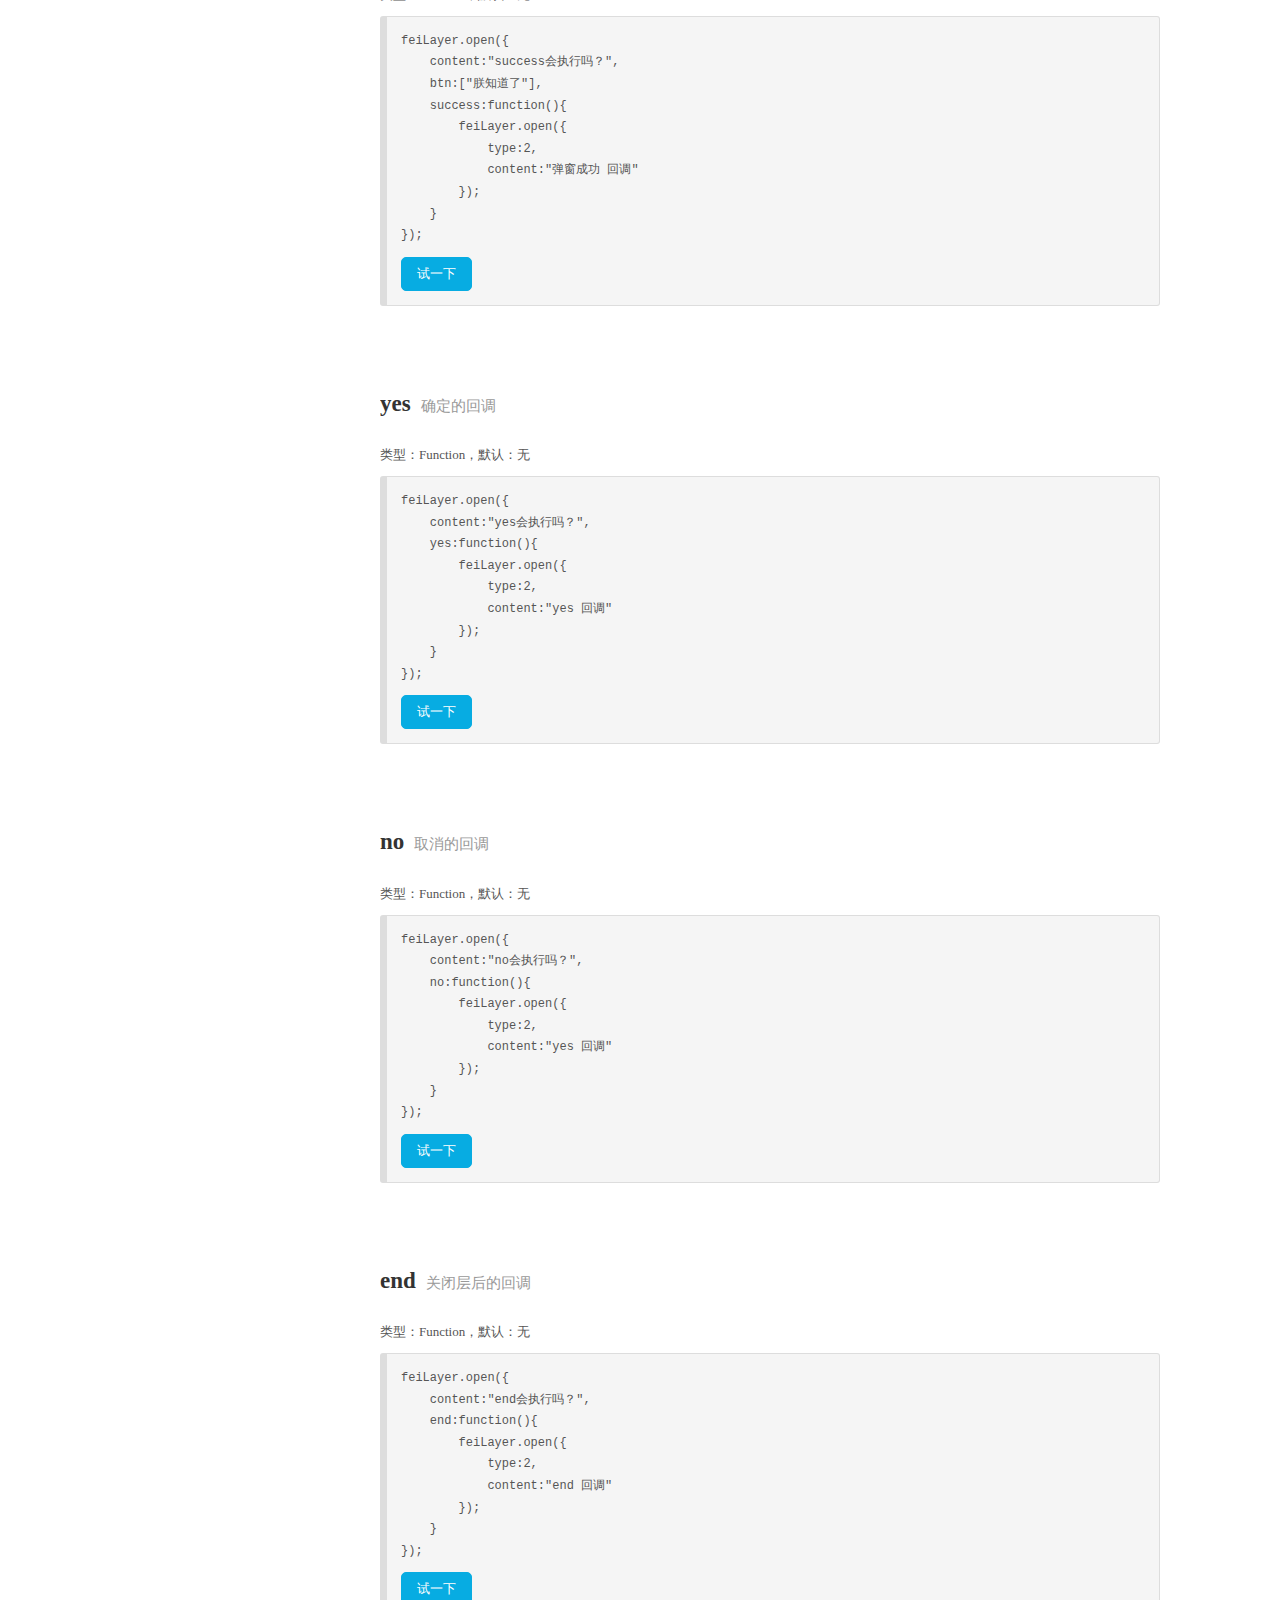
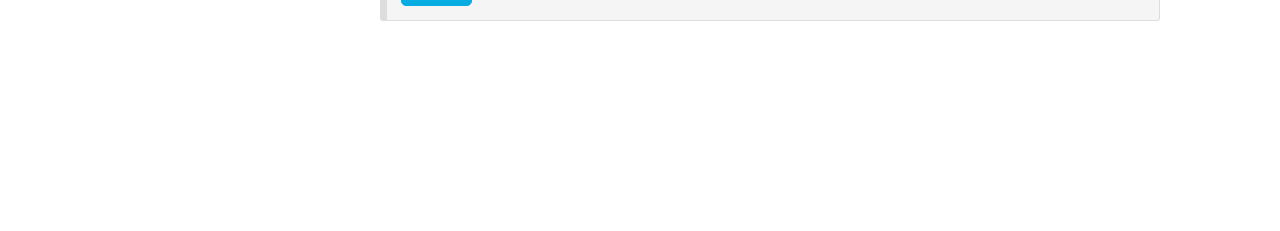
==== commit 593d1a6d: "修改了api文档错别字" ====
--- a/api.html
+++ b/api.html
@@ -6,7 +6,7 @@
         <meta name="viewport" content="width=device-width, initial-scale=1.0, user-scalable=0, minimum-scale=1.0, maximum-scale=1.0">
         <link rel="stylesheet" type="text/css" href="css/dom.css" />
         <link rel="stylesheet" type="text/css" href="js/feiLayer/default.css" />
-        <script src="js/feiLayer/feiLayer.js" type="text/javascript"></script>
+        <script src="js/feiLayer/feiLayer.min.js" type="text/javascript"></script>
         
         <script src="js/jquery.js" type="text/javascript"></script>
         <script src="js/dom.js" type="text/javascript"></script>
@@ -145,7 +145,7 @@
                         <div class="api-con clearfix">
                             <p>
                                 类型：Number，默认：1 <br />
-                                提供3中层类型，1（信息框）、2（提示框）、3（页面层）、4（加载中提示）<br />
+                                提供4种层类型，1（信息框）、2（提示框）、3（页面层）、4（加载中提示）<br />
                                 如下：
                             </p>
                             <pre>
